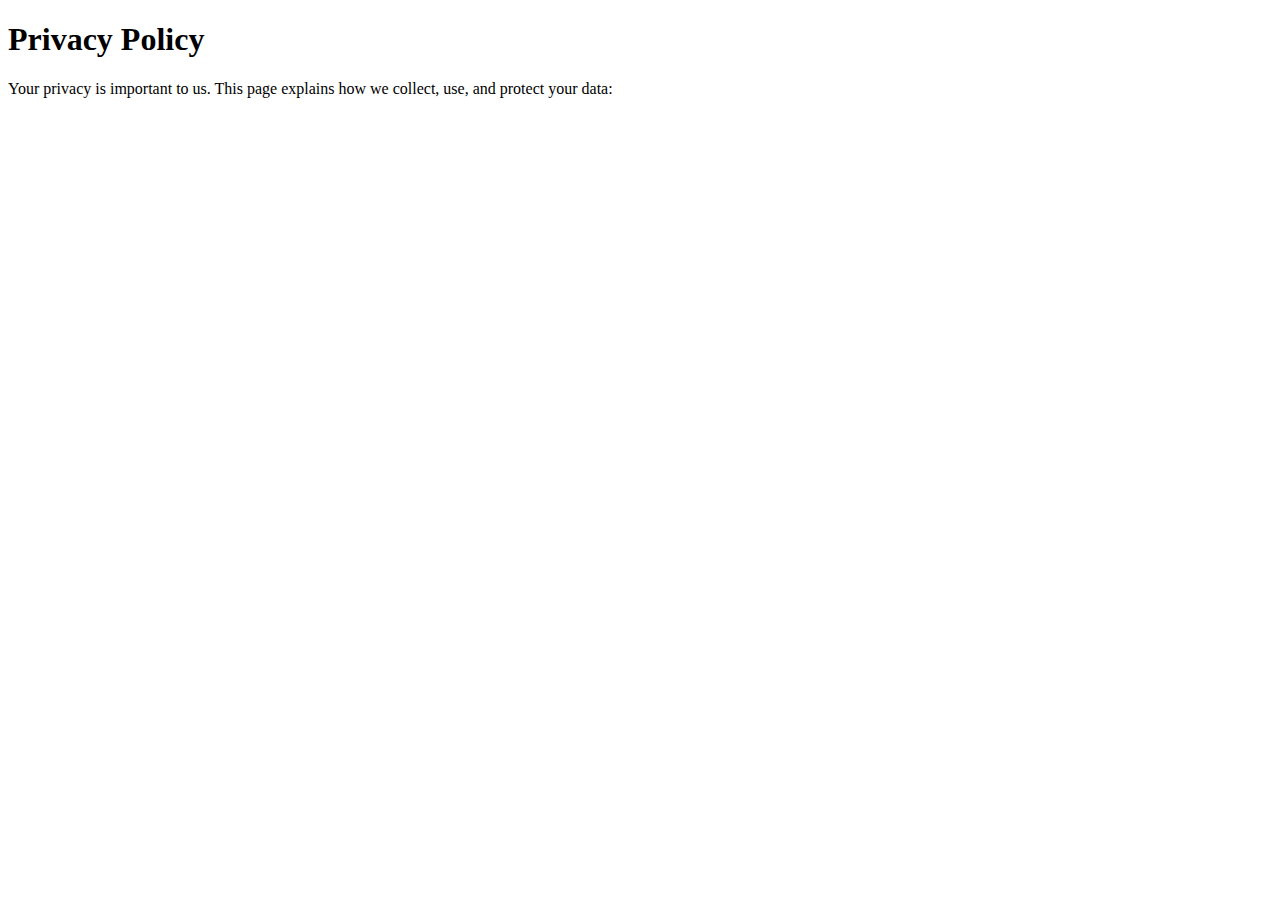
==== pages/privacy.html @ 0c0c2f03 "insphere: obfuscated cat" ====
<!DOCTYPE html>
<html lang="en">
<head>
    <meta charset="UTF-8">
    <title>Privacy Policy</title>
</head>
<body>
    <h1>Privacy Policy</h1>
    <p>Your privacy is important to us. This page explains how we collect, use, and protect your data:</p>
    <!-- Include your policy here -->
</body>
</html>
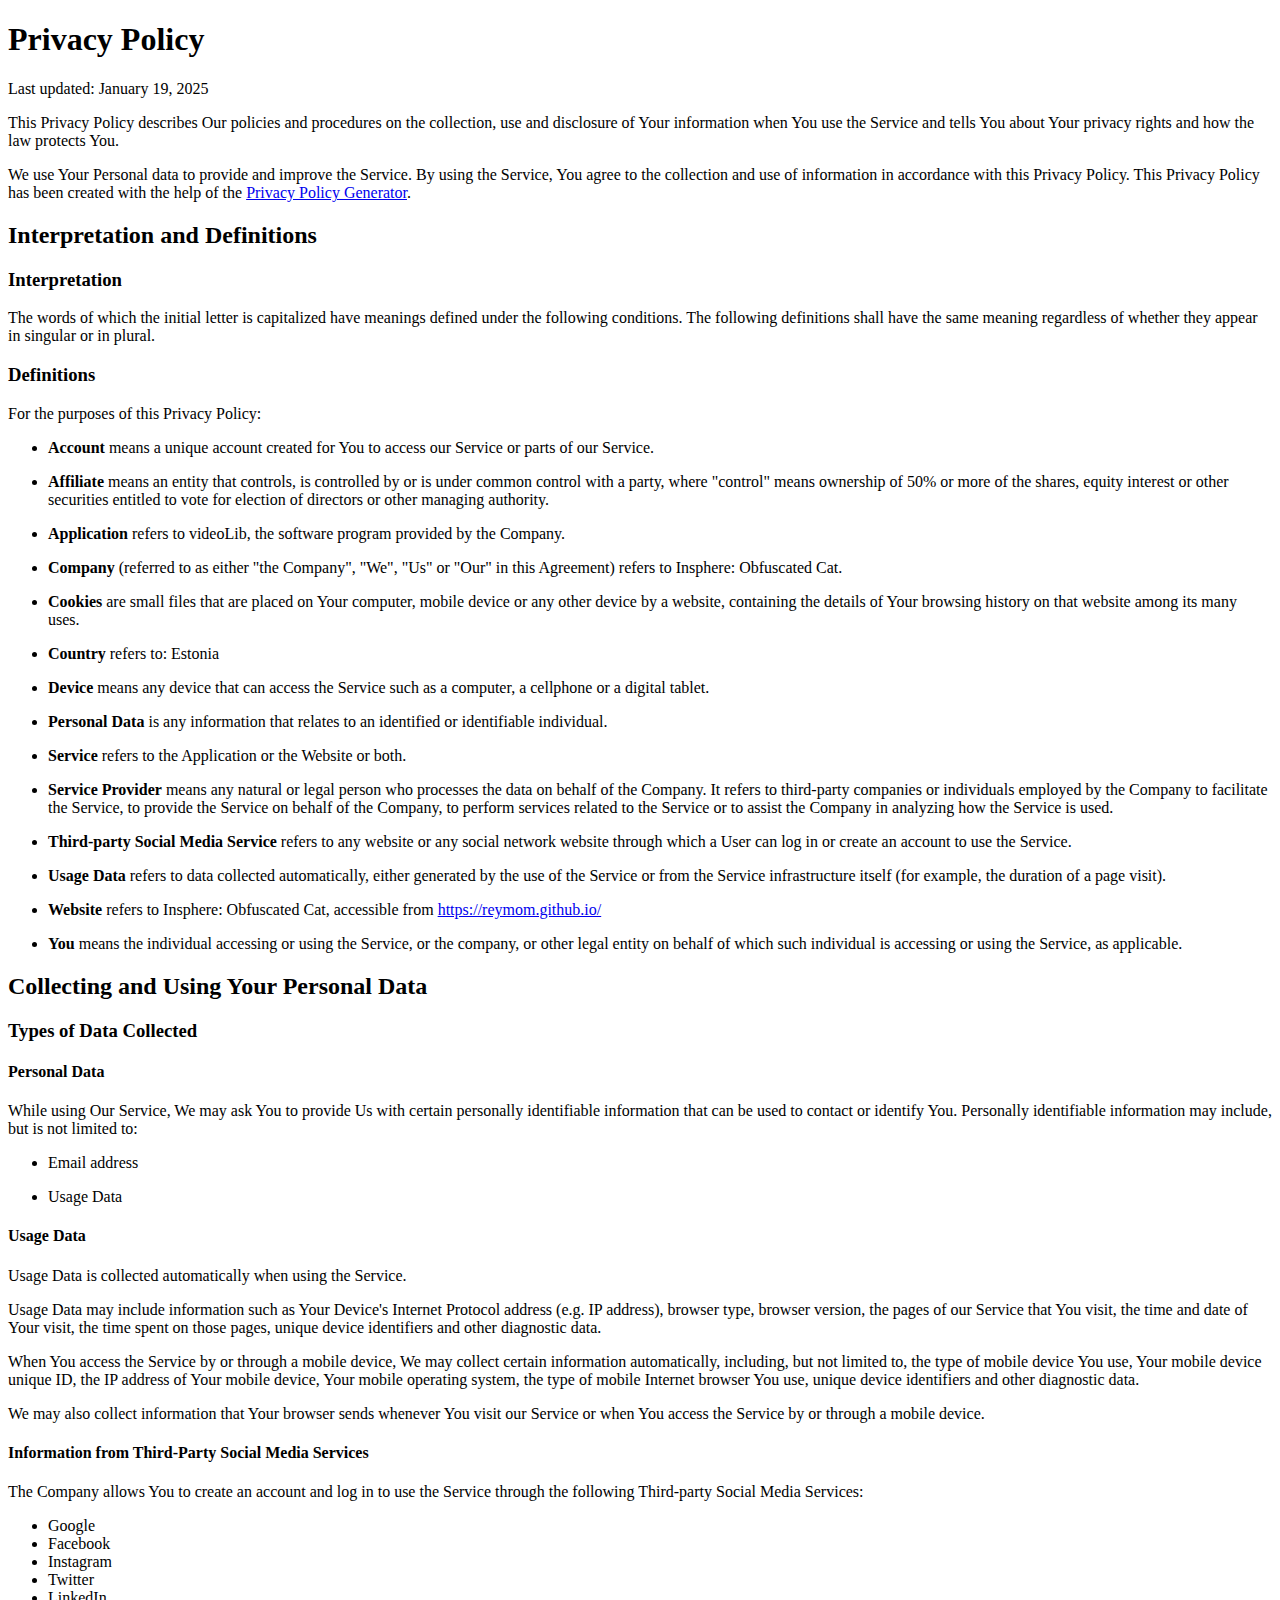
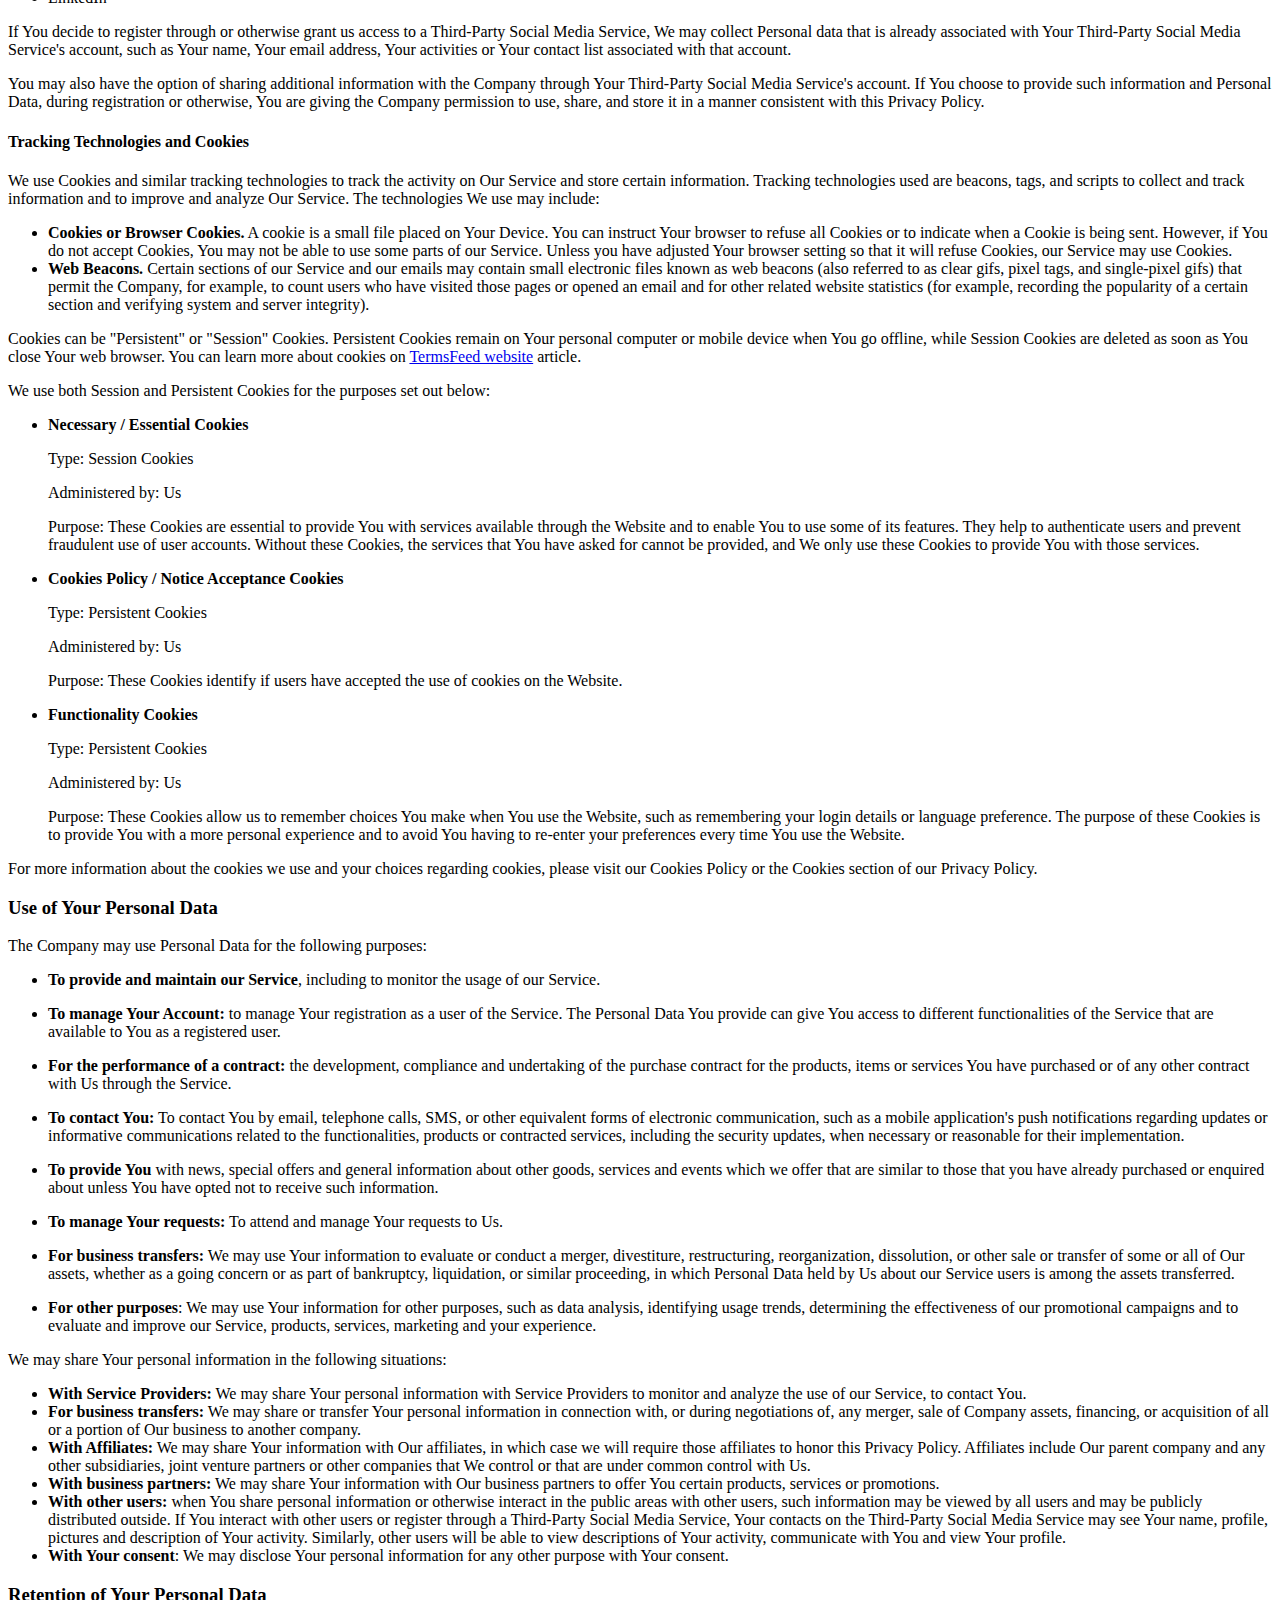
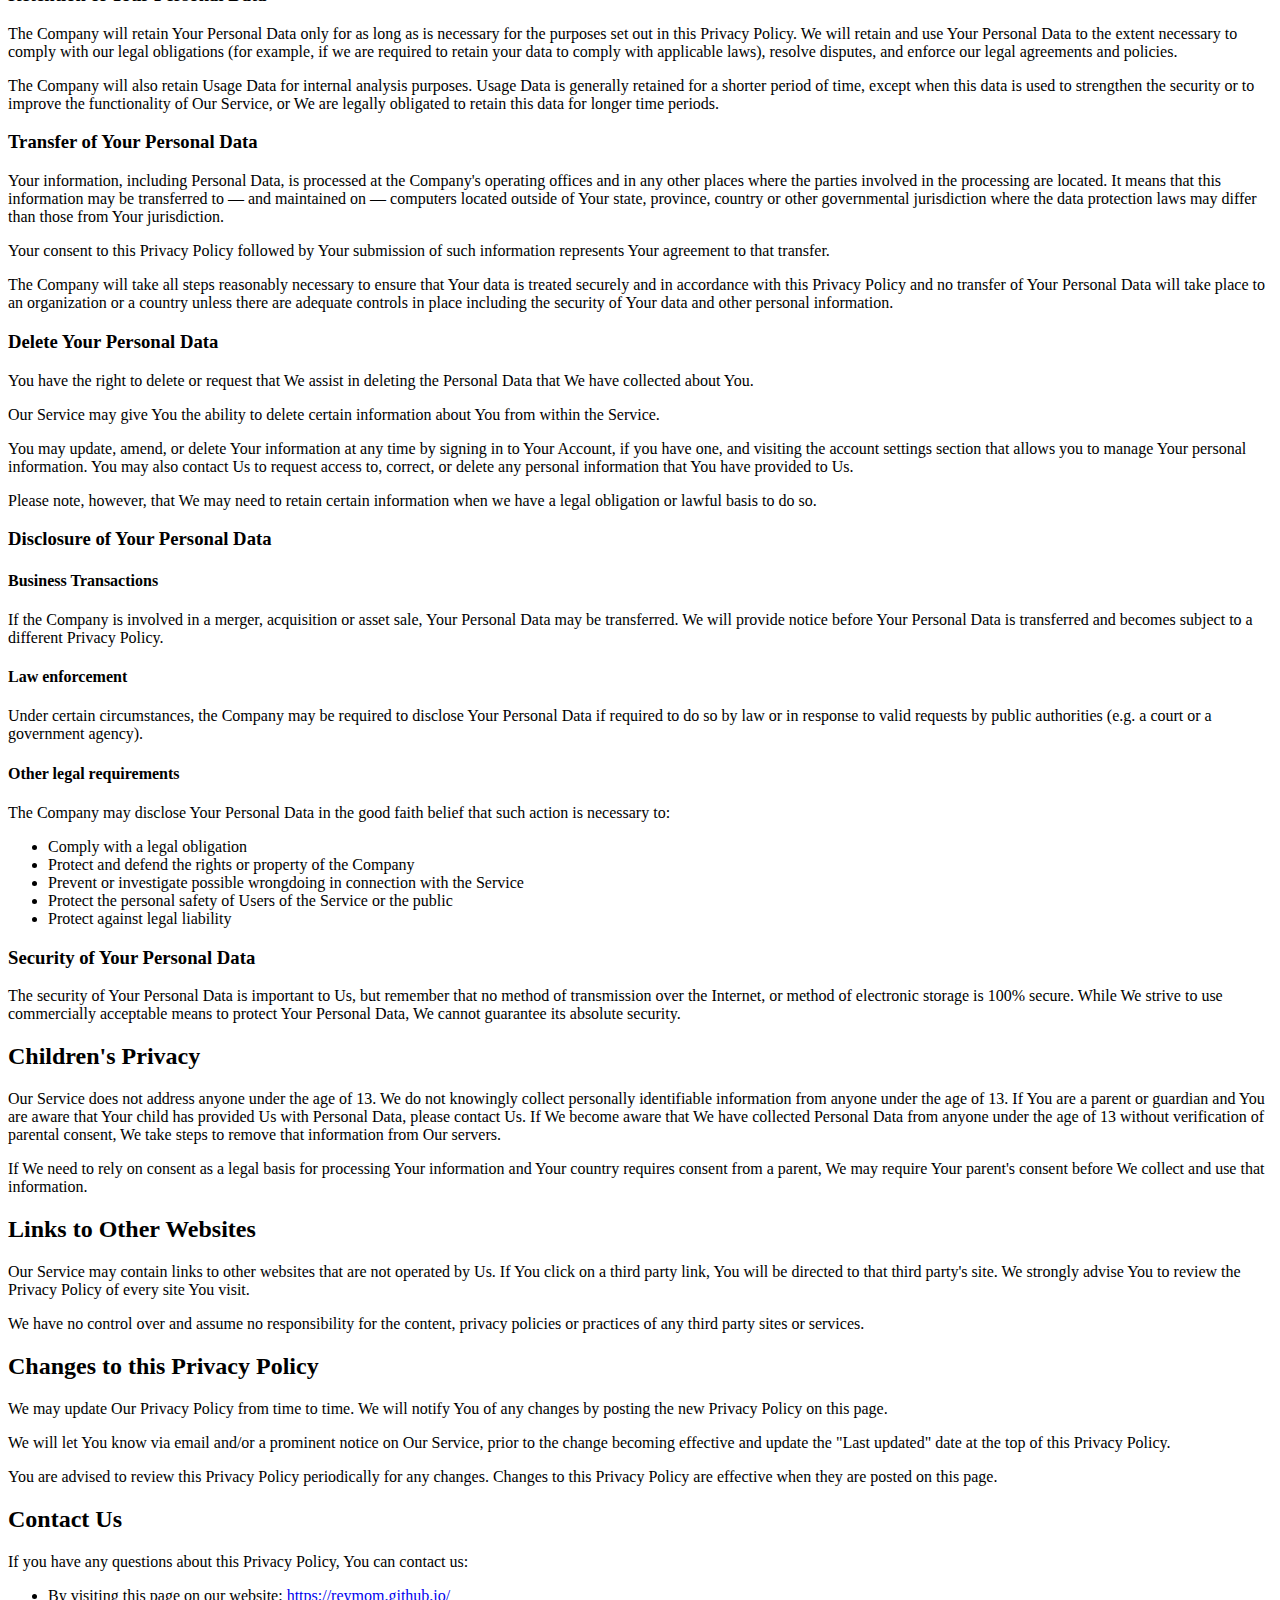
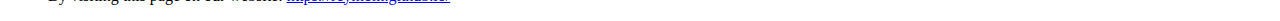
==== commit 5a4e0d45: "privacy and terms completed" ====
--- a/pages/privacy.html
+++ b/pages/privacy.html
@@ -1,12 +1,543 @@
 <!DOCTYPE html>
 <html lang="en">
-<head>
-    <meta charset="UTF-8">
+  <head>
+    <meta charset="UTF-8" />
     <title>Privacy Policy</title>
-</head>
-<body>
+  </head>
+  <body>
     <h1>Privacy Policy</h1>
-    <p>Your privacy is important to us. This page explains how we collect, use, and protect your data:</p>
-    <!-- Include your policy here -->
-</body>
-</html>+    <p>Last updated: January 19, 2025</p>
+    <p>
+      This Privacy Policy describes Our policies and procedures on the
+      collection, use and disclosure of Your information when You use the
+      Service and tells You about Your privacy rights and how the law protects
+      You.
+    </p>
+    <p>
+      We use Your Personal data to provide and improve the Service. By using the
+      Service, You agree to the collection and use of information in accordance
+      with this Privacy Policy. This Privacy Policy has been created with the
+      help of the
+      <a
+        href="https://www.termsfeed.com/privacy-policy-generator/"
+        target="_blank"
+        >Privacy Policy Generator</a
+      >.
+    </p>
+    <h2>Interpretation and Definitions</h2>
+    <h3>Interpretation</h3>
+    <p>
+      The words of which the initial letter is capitalized have meanings defined
+      under the following conditions. The following definitions shall have the
+      same meaning regardless of whether they appear in singular or in plural.
+    </p>
+    <h3>Definitions</h3>
+    <p>For the purposes of this Privacy Policy:</p>
+    <ul>
+      <li>
+        <p>
+          <strong>Account</strong> means a unique account created for You to
+          access our Service or parts of our Service.
+        </p>
+      </li>
+      <li>
+        <p>
+          <strong>Affiliate</strong> means an entity that controls, is
+          controlled by or is under common control with a party, where
+          &quot;control&quot; means ownership of 50% or more of the shares,
+          equity interest or other securities entitled to vote for election of
+          directors or other managing authority.
+        </p>
+      </li>
+      <li>
+        <p>
+          <strong>Application</strong> refers to videoLib, the software program
+          provided by the Company.
+        </p>
+      </li>
+      <li>
+        <p>
+          <strong>Company</strong> (referred to as either &quot;the
+          Company&quot;, &quot;We&quot;, &quot;Us&quot; or &quot;Our&quot; in
+          this Agreement) refers to Insphere: Obfuscated Cat.
+        </p>
+      </li>
+      <li>
+        <p>
+          <strong>Cookies</strong> are small files that are placed on Your
+          computer, mobile device or any other device by a website, containing
+          the details of Your browsing history on that website among its many
+          uses.
+        </p>
+      </li>
+      <li>
+        <p><strong>Country</strong> refers to: Estonia</p>
+      </li>
+      <li>
+        <p>
+          <strong>Device</strong> means any device that can access the Service
+          such as a computer, a cellphone or a digital tablet.
+        </p>
+      </li>
+      <li>
+        <p>
+          <strong>Personal Data</strong> is any information that relates to an
+          identified or identifiable individual.
+        </p>
+      </li>
+      <li>
+        <p>
+          <strong>Service</strong> refers to the Application or the Website or
+          both.
+        </p>
+      </li>
+      <li>
+        <p>
+          <strong>Service Provider</strong> means any natural or legal person
+          who processes the data on behalf of the Company. It refers to
+          third-party companies or individuals employed by the Company to
+          facilitate the Service, to provide the Service on behalf of the
+          Company, to perform services related to the Service or to assist the
+          Company in analyzing how the Service is used.
+        </p>
+      </li>
+      <li>
+        <p>
+          <strong>Third-party Social Media Service</strong> refers to any
+          website or any social network website through which a User can log in
+          or create an account to use the Service.
+        </p>
+      </li>
+      <li>
+        <p>
+          <strong>Usage Data</strong> refers to data collected automatically,
+          either generated by the use of the Service or from the Service
+          infrastructure itself (for example, the duration of a page visit).
+        </p>
+      </li>
+      <li>
+        <p>
+          <strong>Website</strong> refers to Insphere: Obfuscated Cat,
+          accessible from
+          <a
+            href="https://reymom.github.io/"
+            rel="external nofollow noopener"
+            target="_blank"
+            >https://reymom.github.io/</a
+          >
+        </p>
+      </li>
+      <li>
+        <p>
+          <strong>You</strong> means the individual accessing or using the
+          Service, or the company, or other legal entity on behalf of which such
+          individual is accessing or using the Service, as applicable.
+        </p>
+      </li>
+    </ul>
+    <h2>Collecting and Using Your Personal Data</h2>
+    <h3>Types of Data Collected</h3>
+    <h4>Personal Data</h4>
+    <p>
+      While using Our Service, We may ask You to provide Us with certain
+      personally identifiable information that can be used to contact or
+      identify You. Personally identifiable information may include, but is not
+      limited to:
+    </p>
+    <ul>
+      <li>
+        <p>Email address</p>
+      </li>
+      <li>
+        <p>Usage Data</p>
+      </li>
+    </ul>
+    <h4>Usage Data</h4>
+    <p>Usage Data is collected automatically when using the Service.</p>
+    <p>
+      Usage Data may include information such as Your Device's Internet Protocol
+      address (e.g. IP address), browser type, browser version, the pages of our
+      Service that You visit, the time and date of Your visit, the time spent on
+      those pages, unique device identifiers and other diagnostic data.
+    </p>
+    <p>
+      When You access the Service by or through a mobile device, We may collect
+      certain information automatically, including, but not limited to, the type
+      of mobile device You use, Your mobile device unique ID, the IP address of
+      Your mobile device, Your mobile operating system, the type of mobile
+      Internet browser You use, unique device identifiers and other diagnostic
+      data.
+    </p>
+    <p>
+      We may also collect information that Your browser sends whenever You visit
+      our Service or when You access the Service by or through a mobile device.
+    </p>
+    <h4>Information from Third-Party Social Media Services</h4>
+    <p>
+      The Company allows You to create an account and log in to use the Service
+      through the following Third-party Social Media Services:
+    </p>
+    <ul>
+      <li>Google</li>
+      <li>Facebook</li>
+      <li>Instagram</li>
+      <li>Twitter</li>
+      <li>LinkedIn</li>
+    </ul>
+    <p>
+      If You decide to register through or otherwise grant us access to a
+      Third-Party Social Media Service, We may collect Personal data that is
+      already associated with Your Third-Party Social Media Service's account,
+      such as Your name, Your email address, Your activities or Your contact
+      list associated with that account.
+    </p>
+    <p>
+      You may also have the option of sharing additional information with the
+      Company through Your Third-Party Social Media Service's account. If You
+      choose to provide such information and Personal Data, during registration
+      or otherwise, You are giving the Company permission to use, share, and
+      store it in a manner consistent with this Privacy Policy.
+    </p>
+    <h4>Tracking Technologies and Cookies</h4>
+    <p>
+      We use Cookies and similar tracking technologies to track the activity on
+      Our Service and store certain information. Tracking technologies used are
+      beacons, tags, and scripts to collect and track information and to improve
+      and analyze Our Service. The technologies We use may include:
+    </p>
+    <ul>
+      <li>
+        <strong>Cookies or Browser Cookies.</strong> A cookie is a small file
+        placed on Your Device. You can instruct Your browser to refuse all
+        Cookies or to indicate when a Cookie is being sent. However, if You do
+        not accept Cookies, You may not be able to use some parts of our
+        Service. Unless you have adjusted Your browser setting so that it will
+        refuse Cookies, our Service may use Cookies.
+      </li>
+      <li>
+        <strong>Web Beacons.</strong> Certain sections of our Service and our
+        emails may contain small electronic files known as web beacons (also
+        referred to as clear gifs, pixel tags, and single-pixel gifs) that
+        permit the Company, for example, to count users who have visited those
+        pages or opened an email and for other related website statistics (for
+        example, recording the popularity of a certain section and verifying
+        system and server integrity).
+      </li>
+    </ul>
+    <p>
+      Cookies can be &quot;Persistent&quot; or &quot;Session&quot; Cookies.
+      Persistent Cookies remain on Your personal computer or mobile device when
+      You go offline, while Session Cookies are deleted as soon as You close
+      Your web browser. You can learn more about cookies on
+      <a
+        href="https://www.termsfeed.com/blog/cookies/#What_Are_Cookies"
+        target="_blank"
+        >TermsFeed website</a
+      >
+      article.
+    </p>
+    <p>
+      We use both Session and Persistent Cookies for the purposes set out below:
+    </p>
+    <ul>
+      <li>
+        <p><strong>Necessary / Essential Cookies</strong></p>
+        <p>Type: Session Cookies</p>
+        <p>Administered by: Us</p>
+        <p>
+          Purpose: These Cookies are essential to provide You with services
+          available through the Website and to enable You to use some of its
+          features. They help to authenticate users and prevent fraudulent use
+          of user accounts. Without these Cookies, the services that You have
+          asked for cannot be provided, and We only use these Cookies to provide
+          You with those services.
+        </p>
+      </li>
+      <li>
+        <p><strong>Cookies Policy / Notice Acceptance Cookies</strong></p>
+        <p>Type: Persistent Cookies</p>
+        <p>Administered by: Us</p>
+        <p>
+          Purpose: These Cookies identify if users have accepted the use of
+          cookies on the Website.
+        </p>
+      </li>
+      <li>
+        <p><strong>Functionality Cookies</strong></p>
+        <p>Type: Persistent Cookies</p>
+        <p>Administered by: Us</p>
+        <p>
+          Purpose: These Cookies allow us to remember choices You make when You
+          use the Website, such as remembering your login details or language
+          preference. The purpose of these Cookies is to provide You with a more
+          personal experience and to avoid You having to re-enter your
+          preferences every time You use the Website.
+        </p>
+      </li>
+    </ul>
+    <p>
+      For more information about the cookies we use and your choices regarding
+      cookies, please visit our Cookies Policy or the Cookies section of our
+      Privacy Policy.
+    </p>
+    <h3>Use of Your Personal Data</h3>
+    <p>The Company may use Personal Data for the following purposes:</p>
+    <ul>
+      <li>
+        <p>
+          <strong>To provide and maintain our Service</strong>, including to
+          monitor the usage of our Service.
+        </p>
+      </li>
+      <li>
+        <p>
+          <strong>To manage Your Account:</strong> to manage Your registration
+          as a user of the Service. The Personal Data You provide can give You
+          access to different functionalities of the Service that are available
+          to You as a registered user.
+        </p>
+      </li>
+      <li>
+        <p>
+          <strong>For the performance of a contract:</strong> the development,
+          compliance and undertaking of the purchase contract for the products,
+          items or services You have purchased or of any other contract with Us
+          through the Service.
+        </p>
+      </li>
+      <li>
+        <p>
+          <strong>To contact You:</strong> To contact You by email, telephone
+          calls, SMS, or other equivalent forms of electronic communication,
+          such as a mobile application's push notifications regarding updates or
+          informative communications related to the functionalities, products or
+          contracted services, including the security updates, when necessary or
+          reasonable for their implementation.
+        </p>
+      </li>
+      <li>
+        <p>
+          <strong>To provide You</strong> with news, special offers and general
+          information about other goods, services and events which we offer that
+          are similar to those that you have already purchased or enquired about
+          unless You have opted not to receive such information.
+        </p>
+      </li>
+      <li>
+        <p>
+          <strong>To manage Your requests:</strong> To attend and manage Your
+          requests to Us.
+        </p>
+      </li>
+      <li>
+        <p>
+          <strong>For business transfers:</strong> We may use Your information
+          to evaluate or conduct a merger, divestiture, restructuring,
+          reorganization, dissolution, or other sale or transfer of some or all
+          of Our assets, whether as a going concern or as part of bankruptcy,
+          liquidation, or similar proceeding, in which Personal Data held by Us
+          about our Service users is among the assets transferred.
+        </p>
+      </li>
+      <li>
+        <p>
+          <strong>For other purposes</strong>: We may use Your information for
+          other purposes, such as data analysis, identifying usage trends,
+          determining the effectiveness of our promotional campaigns and to
+          evaluate and improve our Service, products, services, marketing and
+          your experience.
+        </p>
+      </li>
+    </ul>
+    <p>We may share Your personal information in the following situations:</p>
+    <ul>
+      <li>
+        <strong>With Service Providers:</strong> We may share Your personal
+        information with Service Providers to monitor and analyze the use of our
+        Service, to contact You.
+      </li>
+      <li>
+        <strong>For business transfers:</strong> We may share or transfer Your
+        personal information in connection with, or during negotiations of, any
+        merger, sale of Company assets, financing, or acquisition of all or a
+        portion of Our business to another company.
+      </li>
+      <li>
+        <strong>With Affiliates:</strong> We may share Your information with Our
+        affiliates, in which case we will require those affiliates to honor this
+        Privacy Policy. Affiliates include Our parent company and any other
+        subsidiaries, joint venture partners or other companies that We control
+        or that are under common control with Us.
+      </li>
+      <li>
+        <strong>With business partners:</strong> We may share Your information
+        with Our business partners to offer You certain products, services or
+        promotions.
+      </li>
+      <li>
+        <strong>With other users:</strong> when You share personal information
+        or otherwise interact in the public areas with other users, such
+        information may be viewed by all users and may be publicly distributed
+        outside. If You interact with other users or register through a
+        Third-Party Social Media Service, Your contacts on the Third-Party
+        Social Media Service may see Your name, profile, pictures and
+        description of Your activity. Similarly, other users will be able to
+        view descriptions of Your activity, communicate with You and view Your
+        profile.
+      </li>
+      <li>
+        <strong>With Your consent</strong>: We may disclose Your personal
+        information for any other purpose with Your consent.
+      </li>
+    </ul>
+    <h3>Retention of Your Personal Data</h3>
+    <p>
+      The Company will retain Your Personal Data only for as long as is
+      necessary for the purposes set out in this Privacy Policy. We will retain
+      and use Your Personal Data to the extent necessary to comply with our
+      legal obligations (for example, if we are required to retain your data to
+      comply with applicable laws), resolve disputes, and enforce our legal
+      agreements and policies.
+    </p>
+    <p>
+      The Company will also retain Usage Data for internal analysis purposes.
+      Usage Data is generally retained for a shorter period of time, except when
+      this data is used to strengthen the security or to improve the
+      functionality of Our Service, or We are legally obligated to retain this
+      data for longer time periods.
+    </p>
+    <h3>Transfer of Your Personal Data</h3>
+    <p>
+      Your information, including Personal Data, is processed at the Company's
+      operating offices and in any other places where the parties involved in
+      the processing are located. It means that this information may be
+      transferred to — and maintained on — computers located outside of Your
+      state, province, country or other governmental jurisdiction where the data
+      protection laws may differ than those from Your jurisdiction.
+    </p>
+    <p>
+      Your consent to this Privacy Policy followed by Your submission of such
+      information represents Your agreement to that transfer.
+    </p>
+    <p>
+      The Company will take all steps reasonably necessary to ensure that Your
+      data is treated securely and in accordance with this Privacy Policy and no
+      transfer of Your Personal Data will take place to an organization or a
+      country unless there are adequate controls in place including the security
+      of Your data and other personal information.
+    </p>
+    <h3>Delete Your Personal Data</h3>
+    <p>
+      You have the right to delete or request that We assist in deleting the
+      Personal Data that We have collected about You.
+    </p>
+    <p>
+      Our Service may give You the ability to delete certain information about
+      You from within the Service.
+    </p>
+    <p>
+      You may update, amend, or delete Your information at any time by signing
+      in to Your Account, if you have one, and visiting the account settings
+      section that allows you to manage Your personal information. You may also
+      contact Us to request access to, correct, or delete any personal
+      information that You have provided to Us.
+    </p>
+    <p>
+      Please note, however, that We may need to retain certain information when
+      we have a legal obligation or lawful basis to do so.
+    </p>
+    <h3>Disclosure of Your Personal Data</h3>
+    <h4>Business Transactions</h4>
+    <p>
+      If the Company is involved in a merger, acquisition or asset sale, Your
+      Personal Data may be transferred. We will provide notice before Your
+      Personal Data is transferred and becomes subject to a different Privacy
+      Policy.
+    </p>
+    <h4>Law enforcement</h4>
+    <p>
+      Under certain circumstances, the Company may be required to disclose Your
+      Personal Data if required to do so by law or in response to valid requests
+      by public authorities (e.g. a court or a government agency).
+    </p>
+    <h4>Other legal requirements</h4>
+    <p>
+      The Company may disclose Your Personal Data in the good faith belief that
+      such action is necessary to:
+    </p>
+    <ul>
+      <li>Comply with a legal obligation</li>
+      <li>Protect and defend the rights or property of the Company</li>
+      <li>
+        Prevent or investigate possible wrongdoing in connection with the
+        Service
+      </li>
+      <li>Protect the personal safety of Users of the Service or the public</li>
+      <li>Protect against legal liability</li>
+    </ul>
+    <h3>Security of Your Personal Data</h3>
+    <p>
+      The security of Your Personal Data is important to Us, but remember that
+      no method of transmission over the Internet, or method of electronic
+      storage is 100% secure. While We strive to use commercially acceptable
+      means to protect Your Personal Data, We cannot guarantee its absolute
+      security.
+    </p>
+    <h2>Children's Privacy</h2>
+    <p>
+      Our Service does not address anyone under the age of 13. We do not
+      knowingly collect personally identifiable information from anyone under
+      the age of 13. If You are a parent or guardian and You are aware that Your
+      child has provided Us with Personal Data, please contact Us. If We become
+      aware that We have collected Personal Data from anyone under the age of 13
+      without verification of parental consent, We take steps to remove that
+      information from Our servers.
+    </p>
+    <p>
+      If We need to rely on consent as a legal basis for processing Your
+      information and Your country requires consent from a parent, We may
+      require Your parent's consent before We collect and use that information.
+    </p>
+    <h2>Links to Other Websites</h2>
+    <p>
+      Our Service may contain links to other websites that are not operated by
+      Us. If You click on a third party link, You will be directed to that third
+      party's site. We strongly advise You to review the Privacy Policy of every
+      site You visit.
+    </p>
+    <p>
+      We have no control over and assume no responsibility for the content,
+      privacy policies or practices of any third party sites or services.
+    </p>
+    <h2>Changes to this Privacy Policy</h2>
+    <p>
+      We may update Our Privacy Policy from time to time. We will notify You of
+      any changes by posting the new Privacy Policy on this page.
+    </p>
+    <p>
+      We will let You know via email and/or a prominent notice on Our Service,
+      prior to the change becoming effective and update the &quot;Last
+      updated&quot; date at the top of this Privacy Policy.
+    </p>
+    <p>
+      You are advised to review this Privacy Policy periodically for any
+      changes. Changes to this Privacy Policy are effective when they are posted
+      on this page.
+    </p>
+    <h2>Contact Us</h2>
+    <p>
+      If you have any questions about this Privacy Policy, You can contact us:
+    </p>
+    <ul>
+      <li>
+        By visiting this page on our website:
+        <a
+          href="https://reymom.github.io/"
+          rel="external nofollow noopener"
+          target="_blank"
+          >https://reymom.github.io/</a
+        >
+      </li>
+    </ul>
+  </body>
+</html>
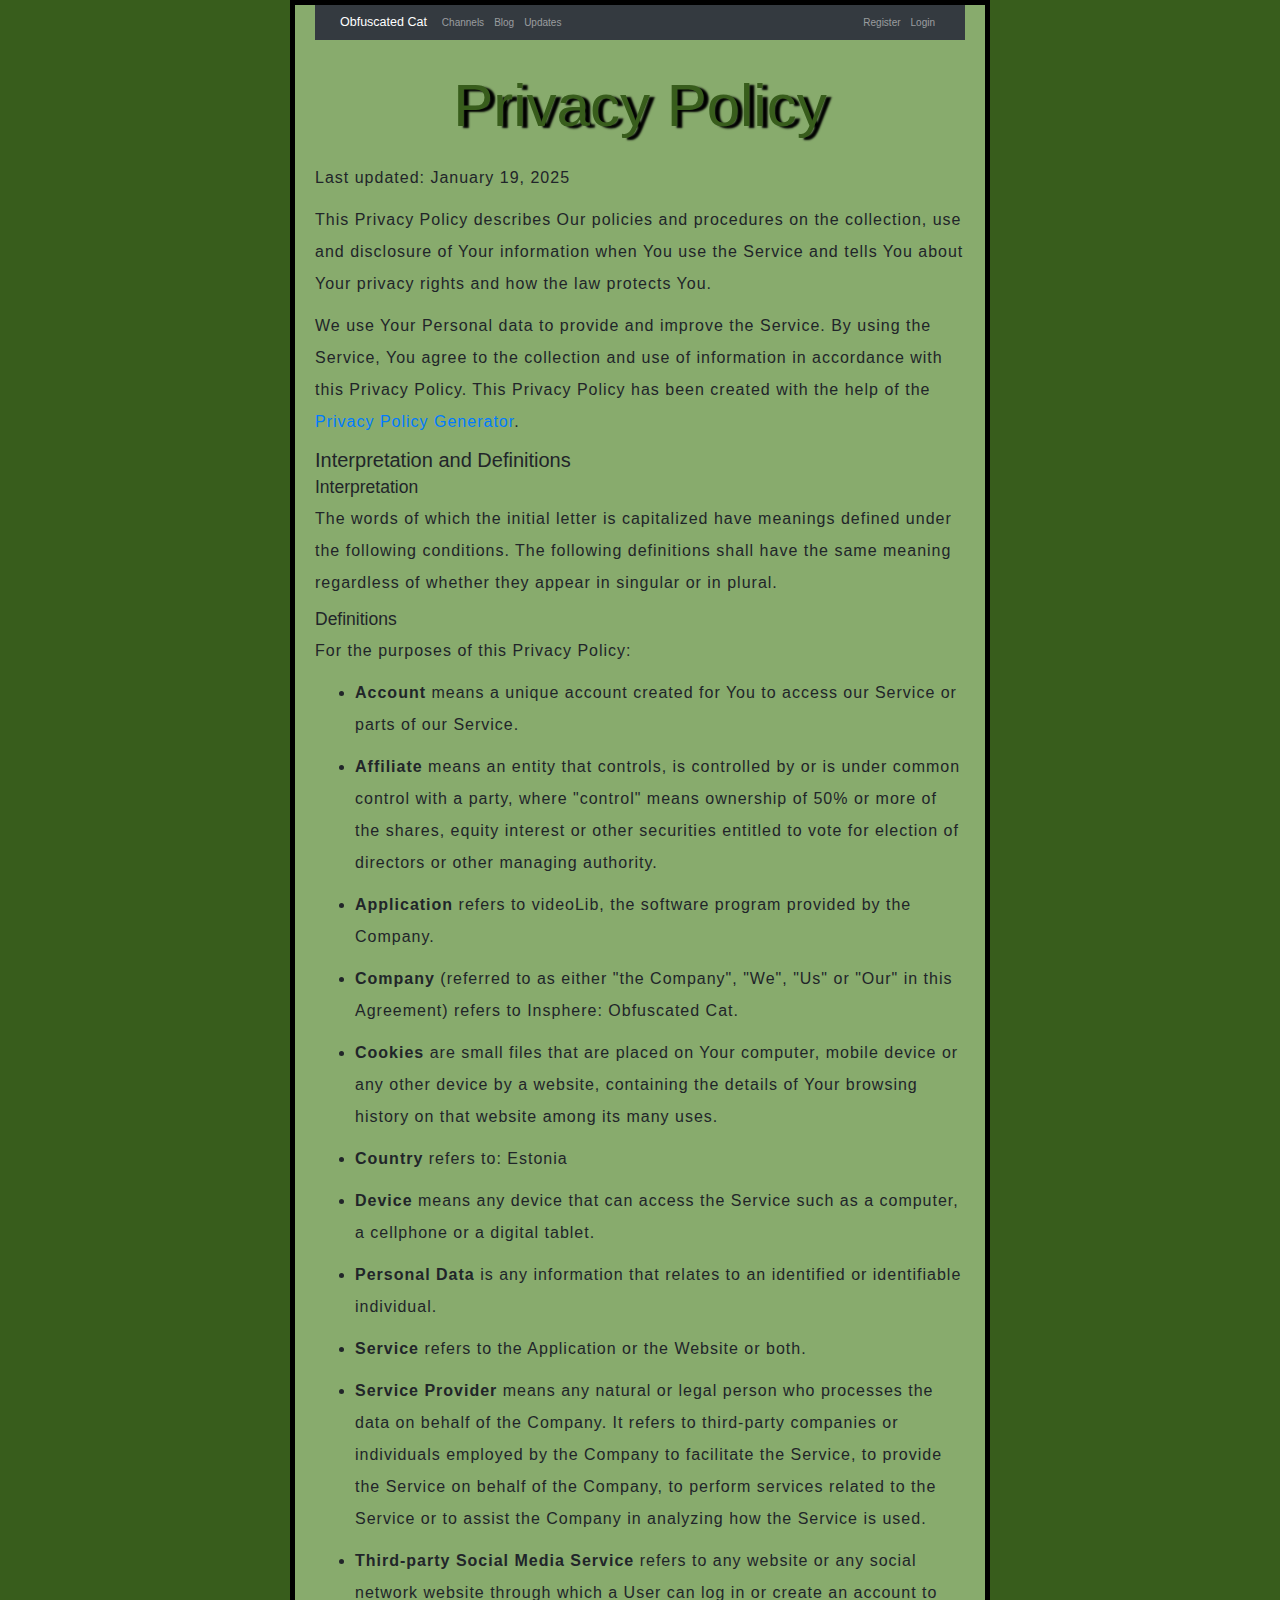
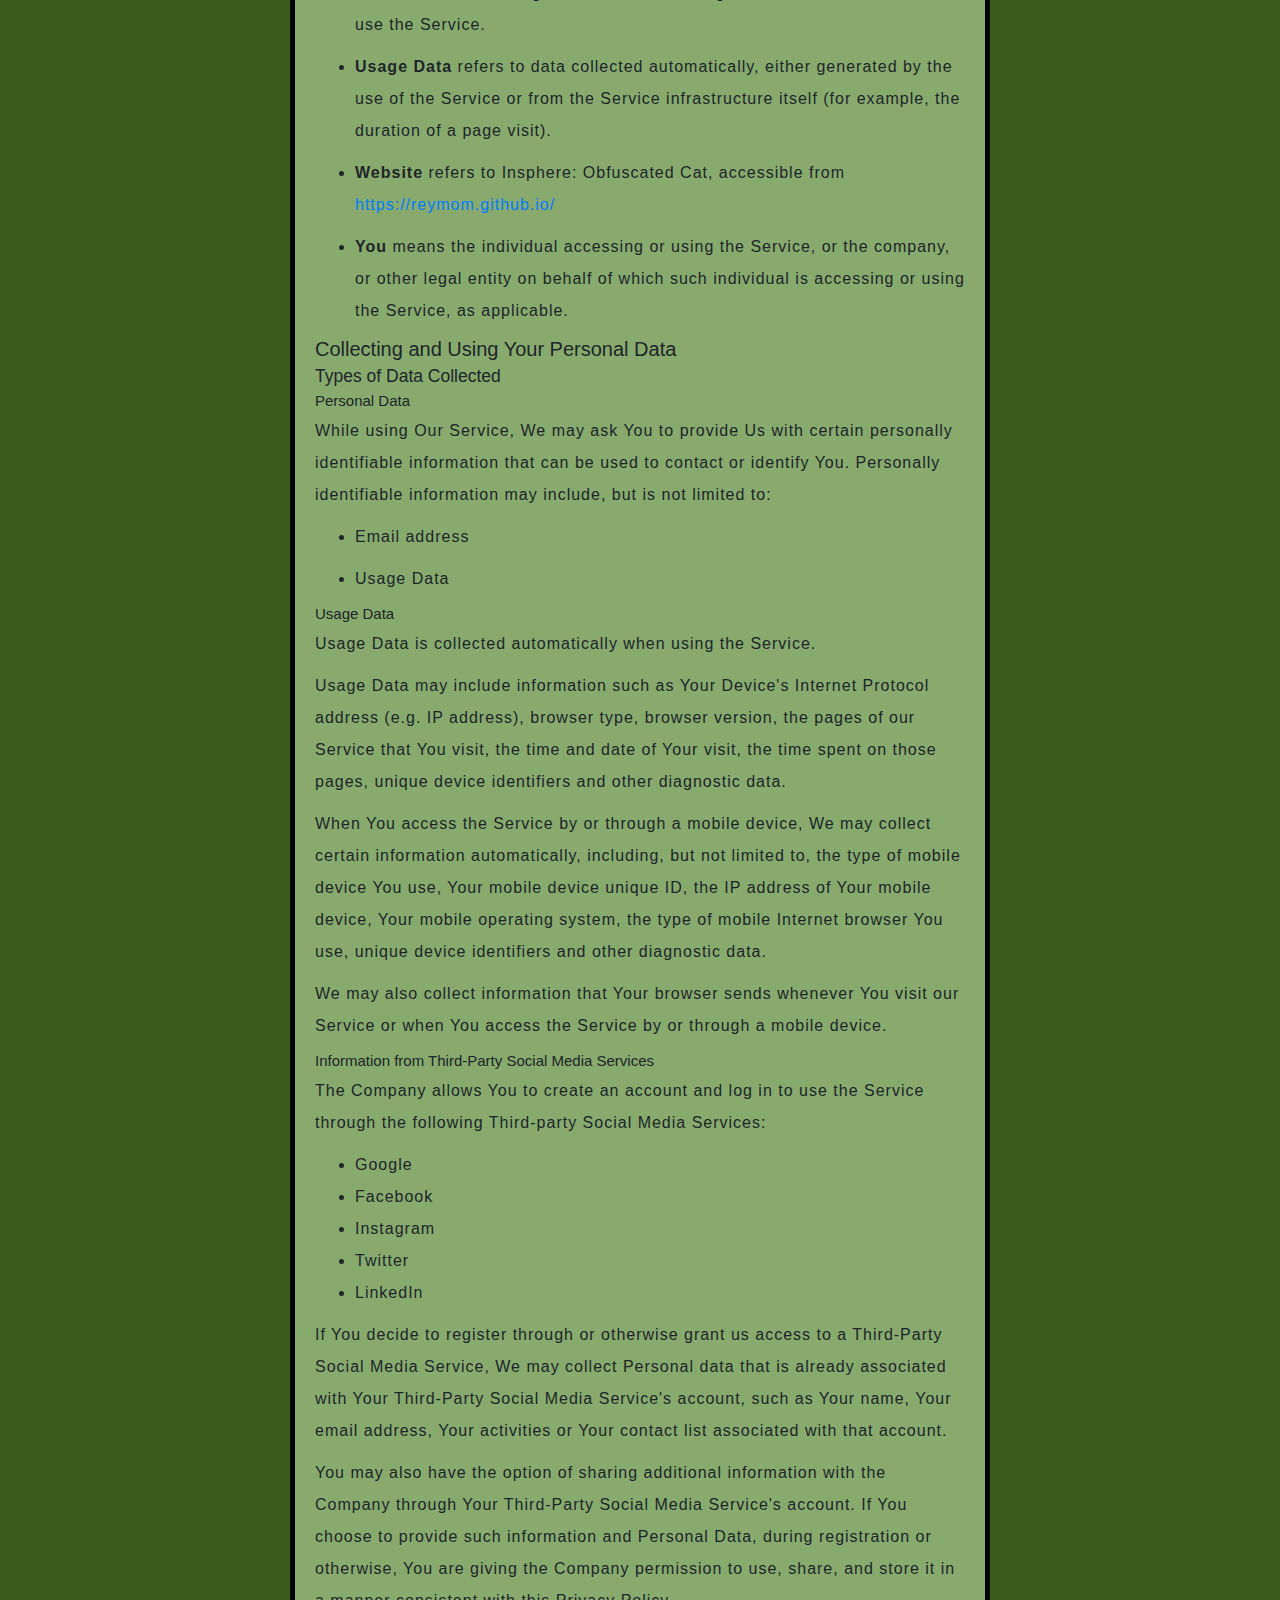
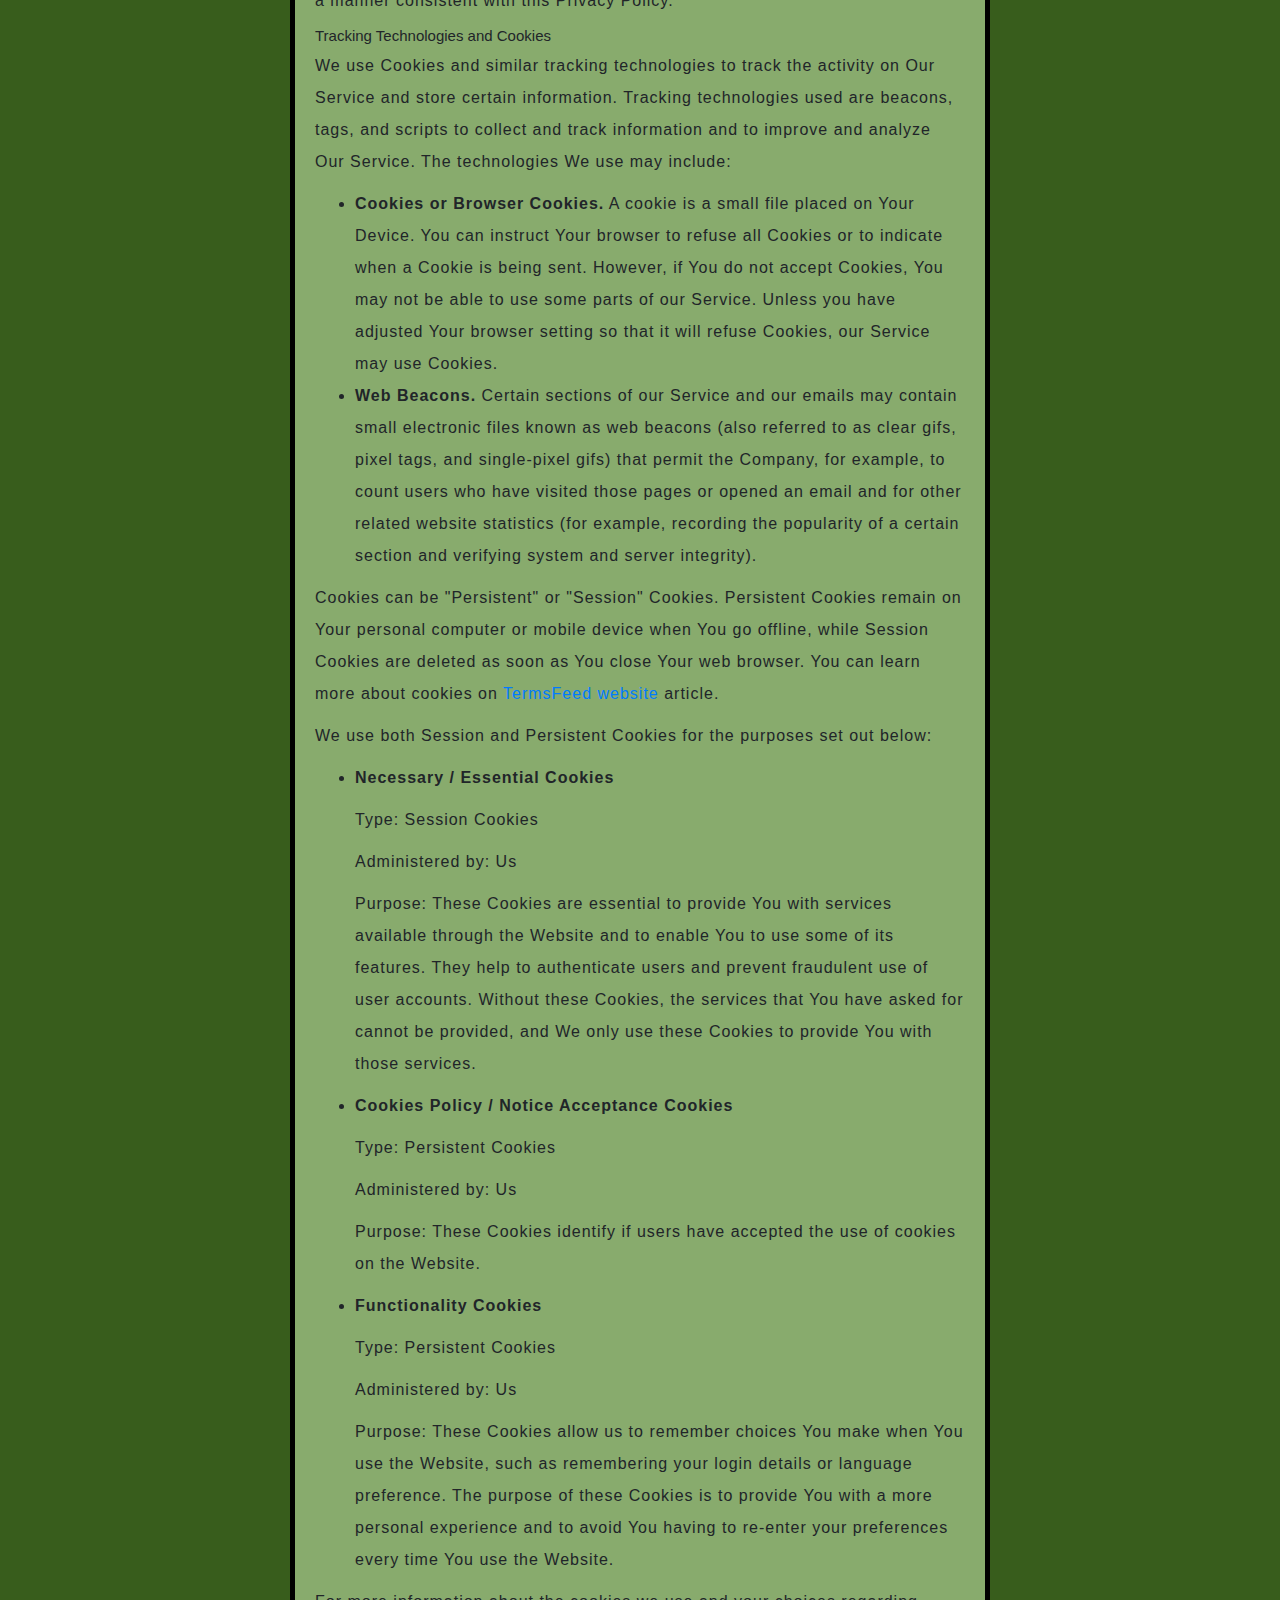
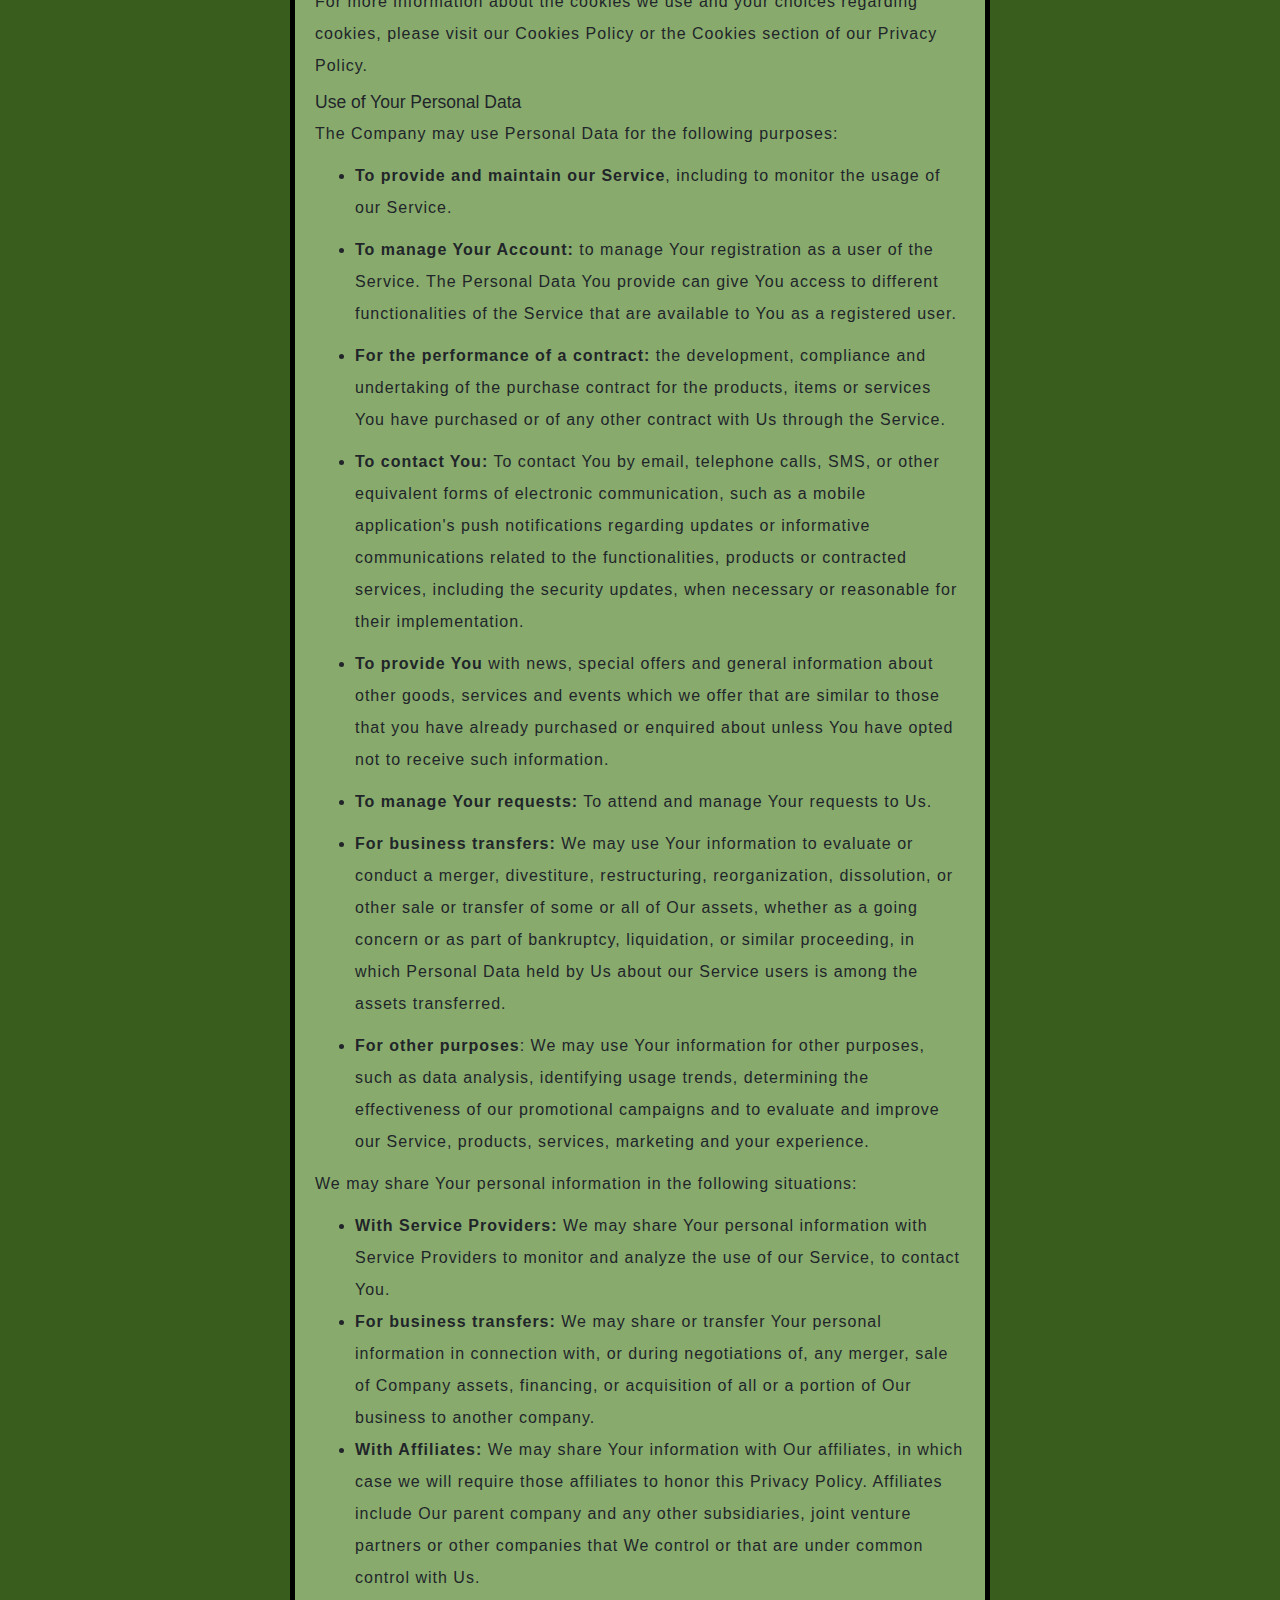
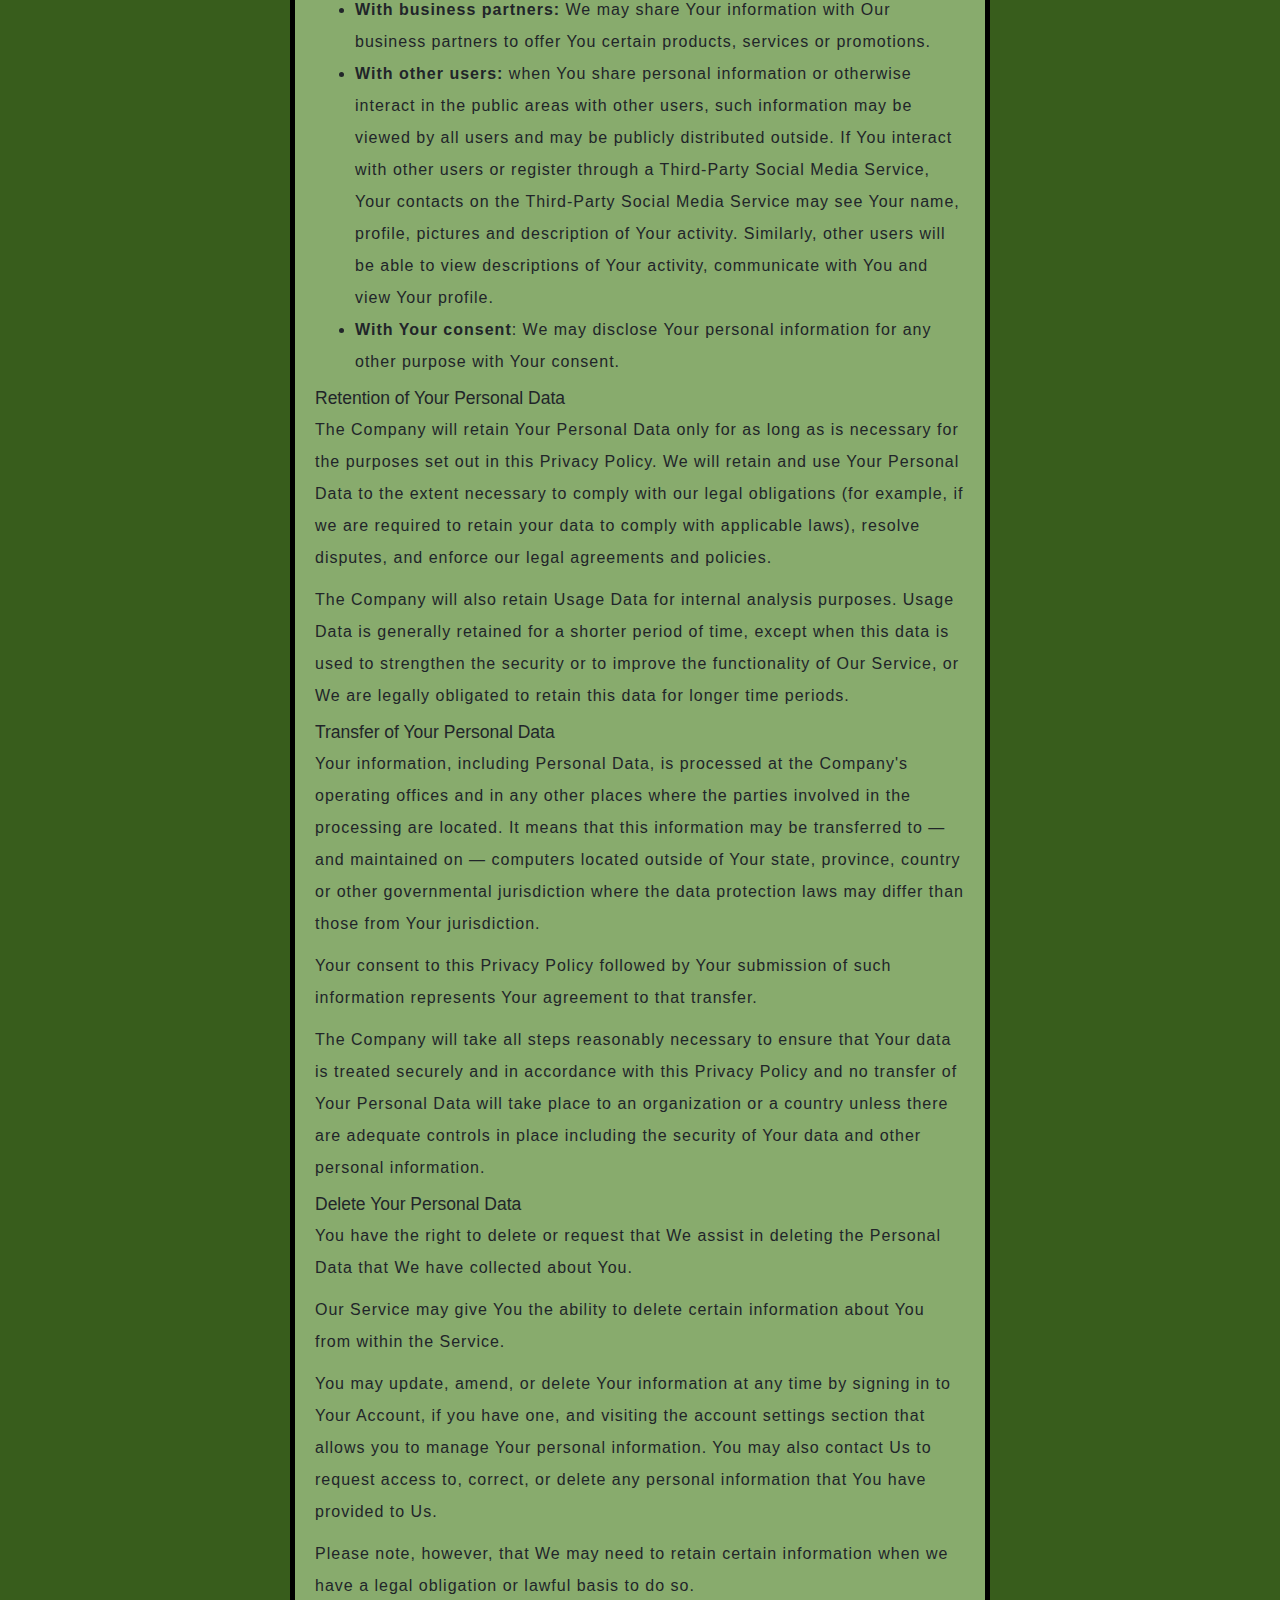
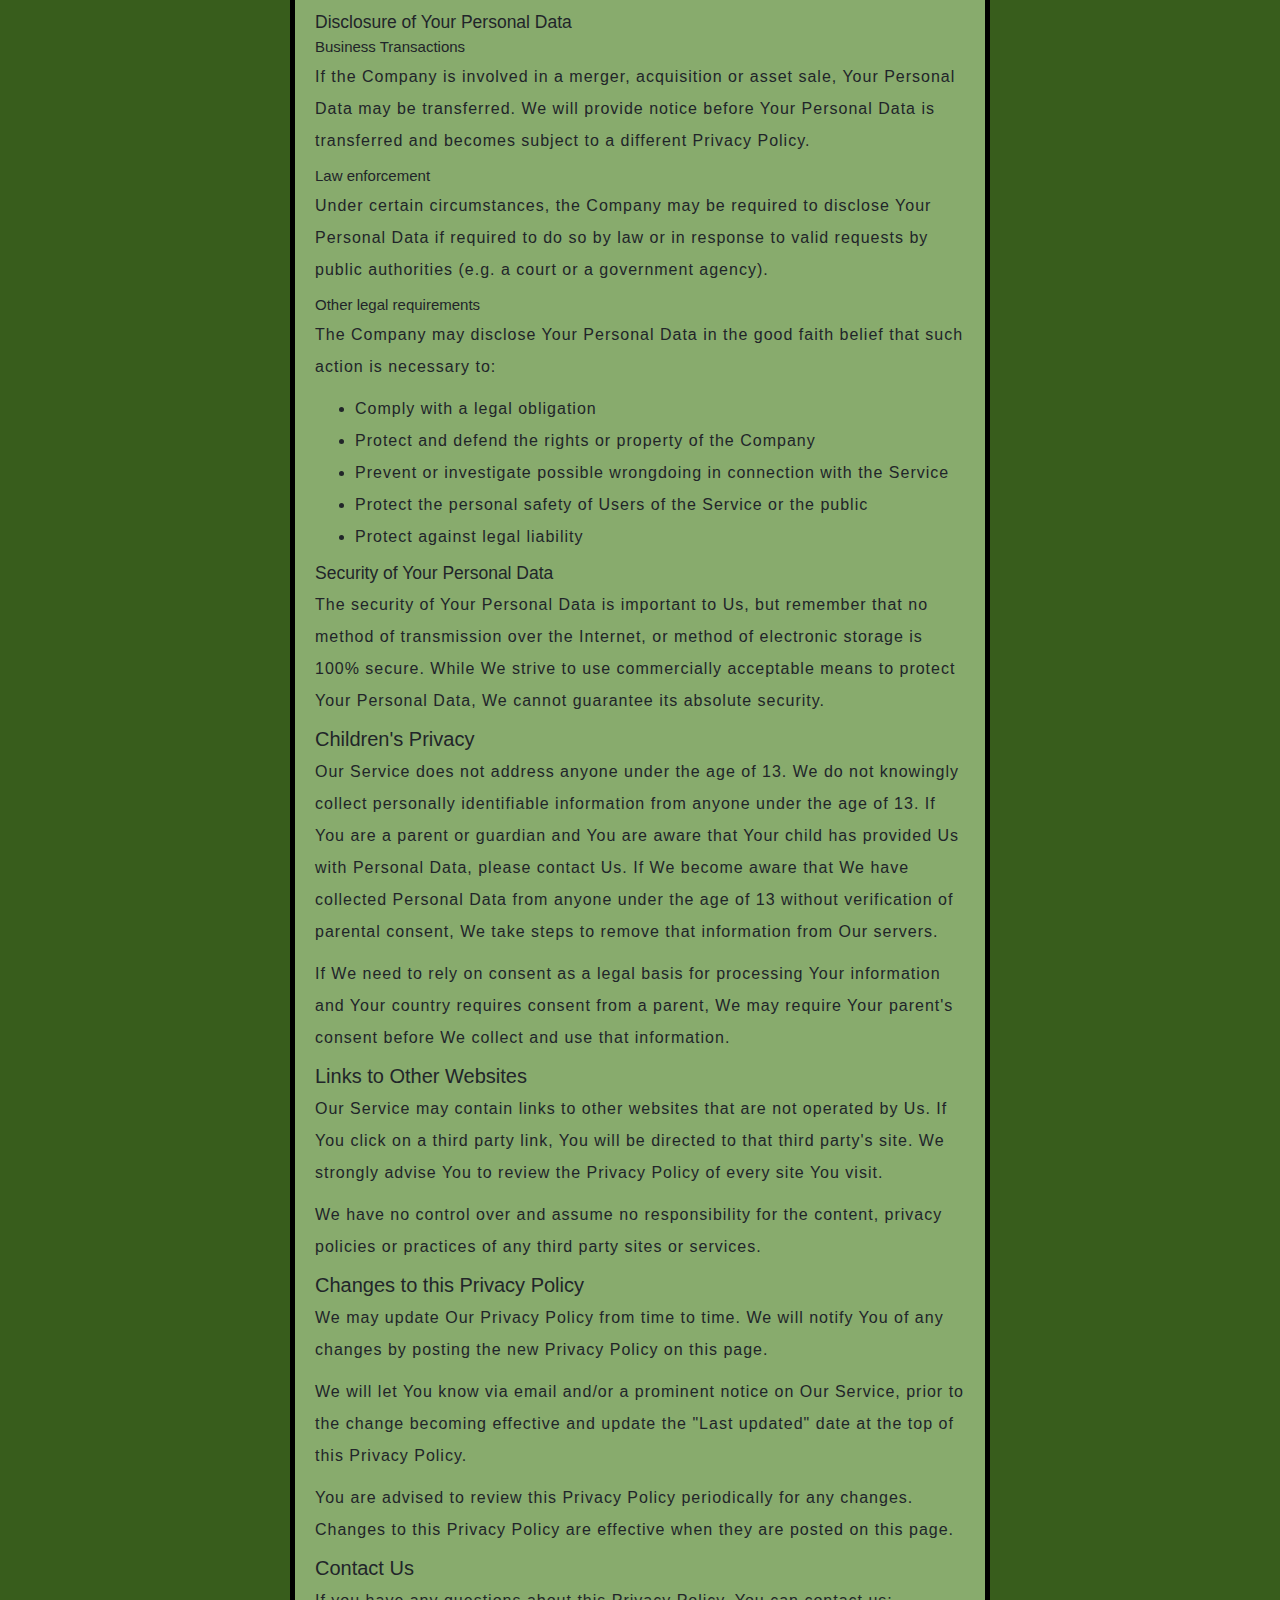
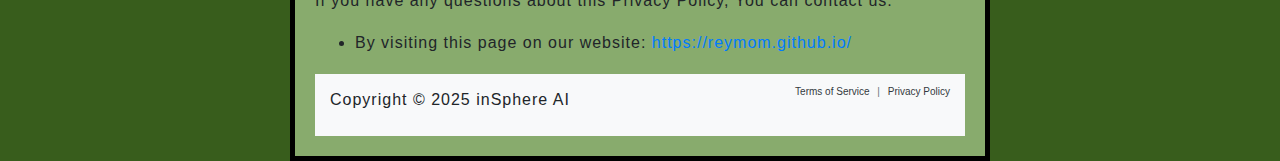
==== commit 56b75a91: "common headers and footer" ====
--- a/pages/privacy.html
+++ b/pages/privacy.html
@@ -2,542 +2,568 @@
 <html lang="en">
   <head>
     <meta charset="UTF-8" />
-    <title>Privacy Policy</title>
+    <meta
+      name="viewport"
+      content="width=device-width, initial-scale=1, shrink-to-fit=no"
+    />
+    <title>Privacy Policy | inSphere</title>
+    <link
+      rel="stylesheet"
+      href="https://stackpath.bootstrapcdn.com/bootstrap/4.3.1/css/bootstrap.min.css"
+    />
+    <link rel="stylesheet" href="/styles/style.css" />
+    <link rel="icon" type="image/x-icon" href="/images/favicon.ico" />
   </head>
   <body>
-    <h1>Privacy Policy</h1>
-    <p>Last updated: January 19, 2025</p>
-    <p>
-      This Privacy Policy describes Our policies and procedures on the
-      collection, use and disclosure of Your information when You use the
-      Service and tells You about Your privacy rights and how the law protects
-      You.
-    </p>
-    <p>
-      We use Your Personal data to provide and improve the Service. By using the
-      Service, You agree to the collection and use of information in accordance
-      with this Privacy Policy. This Privacy Policy has been created with the
-      help of the
-      <a
-        href="https://www.termsfeed.com/privacy-policy-generator/"
-        target="_blank"
-        >Privacy Policy Generator</a
-      >.
-    </p>
-    <h2>Interpretation and Definitions</h2>
-    <h3>Interpretation</h3>
-    <p>
-      The words of which the initial letter is capitalized have meanings defined
-      under the following conditions. The following definitions shall have the
-      same meaning regardless of whether they appear in singular or in plural.
-    </p>
-    <h3>Definitions</h3>
-    <p>For the purposes of this Privacy Policy:</p>
-    <ul>
-      <li>
-        <p>
-          <strong>Account</strong> means a unique account created for You to
-          access our Service or parts of our Service.
-        </p>
-      </li>
-      <li>
-        <p>
-          <strong>Affiliate</strong> means an entity that controls, is
-          controlled by or is under common control with a party, where
-          &quot;control&quot; means ownership of 50% or more of the shares,
-          equity interest or other securities entitled to vote for election of
-          directors or other managing authority.
-        </p>
-      </li>
-      <li>
-        <p>
-          <strong>Application</strong> refers to videoLib, the software program
-          provided by the Company.
-        </p>
-      </li>
-      <li>
-        <p>
-          <strong>Company</strong> (referred to as either &quot;the
-          Company&quot;, &quot;We&quot;, &quot;Us&quot; or &quot;Our&quot; in
-          this Agreement) refers to Insphere: Obfuscated Cat.
-        </p>
-      </li>
-      <li>
-        <p>
-          <strong>Cookies</strong> are small files that are placed on Your
-          computer, mobile device or any other device by a website, containing
-          the details of Your browsing history on that website among its many
-          uses.
-        </p>
-      </li>
-      <li>
-        <p><strong>Country</strong> refers to: Estonia</p>
-      </li>
-      <li>
-        <p>
-          <strong>Device</strong> means any device that can access the Service
-          such as a computer, a cellphone or a digital tablet.
-        </p>
-      </li>
-      <li>
-        <p>
-          <strong>Personal Data</strong> is any information that relates to an
-          identified or identifiable individual.
-        </p>
-      </li>
-      <li>
-        <p>
-          <strong>Service</strong> refers to the Application or the Website or
-          both.
-        </p>
-      </li>
-      <li>
-        <p>
-          <strong>Service Provider</strong> means any natural or legal person
-          who processes the data on behalf of the Company. It refers to
-          third-party companies or individuals employed by the Company to
-          facilitate the Service, to provide the Service on behalf of the
-          Company, to perform services related to the Service or to assist the
-          Company in analyzing how the Service is used.
-        </p>
-      </li>
-      <li>
-        <p>
-          <strong>Third-party Social Media Service</strong> refers to any
-          website or any social network website through which a User can log in
-          or create an account to use the Service.
-        </p>
-      </li>
-      <li>
-        <p>
-          <strong>Usage Data</strong> refers to data collected automatically,
-          either generated by the use of the Service or from the Service
-          infrastructure itself (for example, the duration of a page visit).
-        </p>
-      </li>
-      <li>
-        <p>
-          <strong>Website</strong> refers to Insphere: Obfuscated Cat,
-          accessible from
+    <div id="header"></div>
+
+    <div>
+      <h1>Privacy Policy</h1>
+      <p>Last updated: January 19, 2025</p>
+      <p>
+        This Privacy Policy describes Our policies and procedures on the
+        collection, use and disclosure of Your information when You use the
+        Service and tells You about Your privacy rights and how the law protects
+        You.
+      </p>
+      <p>
+        We use Your Personal data to provide and improve the Service. By using
+        the Service, You agree to the collection and use of information in
+        accordance with this Privacy Policy. This Privacy Policy has been
+        created with the help of the
+        <a
+          href="https://www.termsfeed.com/privacy-policy-generator/"
+          target="_blank"
+          >Privacy Policy Generator</a
+        >.
+      </p>
+      <h2>Interpretation and Definitions</h2>
+      <h3>Interpretation</h3>
+      <p>
+        The words of which the initial letter is capitalized have meanings
+        defined under the following conditions. The following definitions shall
+        have the same meaning regardless of whether they appear in singular or
+        in plural.
+      </p>
+      <h3>Definitions</h3>
+      <p>For the purposes of this Privacy Policy:</p>
+      <ul>
+        <li>
+          <p>
+            <strong>Account</strong> means a unique account created for You to
+            access our Service or parts of our Service.
+          </p>
+        </li>
+        <li>
+          <p>
+            <strong>Affiliate</strong> means an entity that controls, is
+            controlled by or is under common control with a party, where
+            &quot;control&quot; means ownership of 50% or more of the shares,
+            equity interest or other securities entitled to vote for election of
+            directors or other managing authority.
+          </p>
+        </li>
+        <li>
+          <p>
+            <strong>Application</strong> refers to videoLib, the software
+            program provided by the Company.
+          </p>
+        </li>
+        <li>
+          <p>
+            <strong>Company</strong> (referred to as either &quot;the
+            Company&quot;, &quot;We&quot;, &quot;Us&quot; or &quot;Our&quot; in
+            this Agreement) refers to Insphere: Obfuscated Cat.
+          </p>
+        </li>
+        <li>
+          <p>
+            <strong>Cookies</strong> are small files that are placed on Your
+            computer, mobile device or any other device by a website, containing
+            the details of Your browsing history on that website among its many
+            uses.
+          </p>
+        </li>
+        <li>
+          <p><strong>Country</strong> refers to: Estonia</p>
+        </li>
+        <li>
+          <p>
+            <strong>Device</strong> means any device that can access the Service
+            such as a computer, a cellphone or a digital tablet.
+          </p>
+        </li>
+        <li>
+          <p>
+            <strong>Personal Data</strong> is any information that relates to an
+            identified or identifiable individual.
+          </p>
+        </li>
+        <li>
+          <p>
+            <strong>Service</strong> refers to the Application or the Website or
+            both.
+          </p>
+        </li>
+        <li>
+          <p>
+            <strong>Service Provider</strong> means any natural or legal person
+            who processes the data on behalf of the Company. It refers to
+            third-party companies or individuals employed by the Company to
+            facilitate the Service, to provide the Service on behalf of the
+            Company, to perform services related to the Service or to assist the
+            Company in analyzing how the Service is used.
+          </p>
+        </li>
+        <li>
+          <p>
+            <strong>Third-party Social Media Service</strong> refers to any
+            website or any social network website through which a User can log
+            in or create an account to use the Service.
+          </p>
+        </li>
+        <li>
+          <p>
+            <strong>Usage Data</strong> refers to data collected automatically,
+            either generated by the use of the Service or from the Service
+            infrastructure itself (for example, the duration of a page visit).
+          </p>
+        </li>
+        <li>
+          <p>
+            <strong>Website</strong> refers to Insphere: Obfuscated Cat,
+            accessible from
+            <a
+              href="https://reymom.github.io/"
+              rel="external nofollow noopener"
+              target="_blank"
+              >https://reymom.github.io/</a
+            >
+          </p>
+        </li>
+        <li>
+          <p>
+            <strong>You</strong> means the individual accessing or using the
+            Service, or the company, or other legal entity on behalf of which
+            such individual is accessing or using the Service, as applicable.
+          </p>
+        </li>
+      </ul>
+      <h2>Collecting and Using Your Personal Data</h2>
+      <h3>Types of Data Collected</h3>
+      <h4>Personal Data</h4>
+      <p>
+        While using Our Service, We may ask You to provide Us with certain
+        personally identifiable information that can be used to contact or
+        identify You. Personally identifiable information may include, but is
+        not limited to:
+      </p>
+      <ul>
+        <li>
+          <p>Email address</p>
+        </li>
+        <li>
+          <p>Usage Data</p>
+        </li>
+      </ul>
+      <h4>Usage Data</h4>
+      <p>Usage Data is collected automatically when using the Service.</p>
+      <p>
+        Usage Data may include information such as Your Device's Internet
+        Protocol address (e.g. IP address), browser type, browser version, the
+        pages of our Service that You visit, the time and date of Your visit,
+        the time spent on those pages, unique device identifiers and other
+        diagnostic data.
+      </p>
+      <p>
+        When You access the Service by or through a mobile device, We may
+        collect certain information automatically, including, but not limited
+        to, the type of mobile device You use, Your mobile device unique ID, the
+        IP address of Your mobile device, Your mobile operating system, the type
+        of mobile Internet browser You use, unique device identifiers and other
+        diagnostic data.
+      </p>
+      <p>
+        We may also collect information that Your browser sends whenever You
+        visit our Service or when You access the Service by or through a mobile
+        device.
+      </p>
+      <h4>Information from Third-Party Social Media Services</h4>
+      <p>
+        The Company allows You to create an account and log in to use the
+        Service through the following Third-party Social Media Services:
+      </p>
+      <ul>
+        <li>Google</li>
+        <li>Facebook</li>
+        <li>Instagram</li>
+        <li>Twitter</li>
+        <li>LinkedIn</li>
+      </ul>
+      <p>
+        If You decide to register through or otherwise grant us access to a
+        Third-Party Social Media Service, We may collect Personal data that is
+        already associated with Your Third-Party Social Media Service's account,
+        such as Your name, Your email address, Your activities or Your contact
+        list associated with that account.
+      </p>
+      <p>
+        You may also have the option of sharing additional information with the
+        Company through Your Third-Party Social Media Service's account. If You
+        choose to provide such information and Personal Data, during
+        registration or otherwise, You are giving the Company permission to use,
+        share, and store it in a manner consistent with this Privacy Policy.
+      </p>
+      <h4>Tracking Technologies and Cookies</h4>
+      <p>
+        We use Cookies and similar tracking technologies to track the activity
+        on Our Service and store certain information. Tracking technologies used
+        are beacons, tags, and scripts to collect and track information and to
+        improve and analyze Our Service. The technologies We use may include:
+      </p>
+      <ul>
+        <li>
+          <strong>Cookies or Browser Cookies.</strong> A cookie is a small file
+          placed on Your Device. You can instruct Your browser to refuse all
+          Cookies or to indicate when a Cookie is being sent. However, if You do
+          not accept Cookies, You may not be able to use some parts of our
+          Service. Unless you have adjusted Your browser setting so that it will
+          refuse Cookies, our Service may use Cookies.
+        </li>
+        <li>
+          <strong>Web Beacons.</strong> Certain sections of our Service and our
+          emails may contain small electronic files known as web beacons (also
+          referred to as clear gifs, pixel tags, and single-pixel gifs) that
+          permit the Company, for example, to count users who have visited those
+          pages or opened an email and for other related website statistics (for
+          example, recording the popularity of a certain section and verifying
+          system and server integrity).
+        </li>
+      </ul>
+      <p>
+        Cookies can be &quot;Persistent&quot; or &quot;Session&quot; Cookies.
+        Persistent Cookies remain on Your personal computer or mobile device
+        when You go offline, while Session Cookies are deleted as soon as You
+        close Your web browser. You can learn more about cookies on
+        <a
+          href="https://www.termsfeed.com/blog/cookies/#What_Are_Cookies"
+          target="_blank"
+          >TermsFeed website</a
+        >
+        article.
+      </p>
+      <p>
+        We use both Session and Persistent Cookies for the purposes set out
+        below:
+      </p>
+      <ul>
+        <li>
+          <p><strong>Necessary / Essential Cookies</strong></p>
+          <p>Type: Session Cookies</p>
+          <p>Administered by: Us</p>
+          <p>
+            Purpose: These Cookies are essential to provide You with services
+            available through the Website and to enable You to use some of its
+            features. They help to authenticate users and prevent fraudulent use
+            of user accounts. Without these Cookies, the services that You have
+            asked for cannot be provided, and We only use these Cookies to
+            provide You with those services.
+          </p>
+        </li>
+        <li>
+          <p><strong>Cookies Policy / Notice Acceptance Cookies</strong></p>
+          <p>Type: Persistent Cookies</p>
+          <p>Administered by: Us</p>
+          <p>
+            Purpose: These Cookies identify if users have accepted the use of
+            cookies on the Website.
+          </p>
+        </li>
+        <li>
+          <p><strong>Functionality Cookies</strong></p>
+          <p>Type: Persistent Cookies</p>
+          <p>Administered by: Us</p>
+          <p>
+            Purpose: These Cookies allow us to remember choices You make when
+            You use the Website, such as remembering your login details or
+            language preference. The purpose of these Cookies is to provide You
+            with a more personal experience and to avoid You having to re-enter
+            your preferences every time You use the Website.
+          </p>
+        </li>
+      </ul>
+      <p>
+        For more information about the cookies we use and your choices regarding
+        cookies, please visit our Cookies Policy or the Cookies section of our
+        Privacy Policy.
+      </p>
+      <h3>Use of Your Personal Data</h3>
+      <p>The Company may use Personal Data for the following purposes:</p>
+      <ul>
+        <li>
+          <p>
+            <strong>To provide and maintain our Service</strong>, including to
+            monitor the usage of our Service.
+          </p>
+        </li>
+        <li>
+          <p>
+            <strong>To manage Your Account:</strong> to manage Your registration
+            as a user of the Service. The Personal Data You provide can give You
+            access to different functionalities of the Service that are
+            available to You as a registered user.
+          </p>
+        </li>
+        <li>
+          <p>
+            <strong>For the performance of a contract:</strong> the development,
+            compliance and undertaking of the purchase contract for the
+            products, items or services You have purchased or of any other
+            contract with Us through the Service.
+          </p>
+        </li>
+        <li>
+          <p>
+            <strong>To contact You:</strong> To contact You by email, telephone
+            calls, SMS, or other equivalent forms of electronic communication,
+            such as a mobile application's push notifications regarding updates
+            or informative communications related to the functionalities,
+            products or contracted services, including the security updates,
+            when necessary or reasonable for their implementation.
+          </p>
+        </li>
+        <li>
+          <p>
+            <strong>To provide You</strong> with news, special offers and
+            general information about other goods, services and events which we
+            offer that are similar to those that you have already purchased or
+            enquired about unless You have opted not to receive such
+            information.
+          </p>
+        </li>
+        <li>
+          <p>
+            <strong>To manage Your requests:</strong> To attend and manage Your
+            requests to Us.
+          </p>
+        </li>
+        <li>
+          <p>
+            <strong>For business transfers:</strong> We may use Your information
+            to evaluate or conduct a merger, divestiture, restructuring,
+            reorganization, dissolution, or other sale or transfer of some or
+            all of Our assets, whether as a going concern or as part of
+            bankruptcy, liquidation, or similar proceeding, in which Personal
+            Data held by Us about our Service users is among the assets
+            transferred.
+          </p>
+        </li>
+        <li>
+          <p>
+            <strong>For other purposes</strong>: We may use Your information for
+            other purposes, such as data analysis, identifying usage trends,
+            determining the effectiveness of our promotional campaigns and to
+            evaluate and improve our Service, products, services, marketing and
+            your experience.
+          </p>
+        </li>
+      </ul>
+      <p>We may share Your personal information in the following situations:</p>
+      <ul>
+        <li>
+          <strong>With Service Providers:</strong> We may share Your personal
+          information with Service Providers to monitor and analyze the use of
+          our Service, to contact You.
+        </li>
+        <li>
+          <strong>For business transfers:</strong> We may share or transfer Your
+          personal information in connection with, or during negotiations of,
+          any merger, sale of Company assets, financing, or acquisition of all
+          or a portion of Our business to another company.
+        </li>
+        <li>
+          <strong>With Affiliates:</strong> We may share Your information with
+          Our affiliates, in which case we will require those affiliates to
+          honor this Privacy Policy. Affiliates include Our parent company and
+          any other subsidiaries, joint venture partners or other companies that
+          We control or that are under common control with Us.
+        </li>
+        <li>
+          <strong>With business partners:</strong> We may share Your information
+          with Our business partners to offer You certain products, services or
+          promotions.
+        </li>
+        <li>
+          <strong>With other users:</strong> when You share personal information
+          or otherwise interact in the public areas with other users, such
+          information may be viewed by all users and may be publicly distributed
+          outside. If You interact with other users or register through a
+          Third-Party Social Media Service, Your contacts on the Third-Party
+          Social Media Service may see Your name, profile, pictures and
+          description of Your activity. Similarly, other users will be able to
+          view descriptions of Your activity, communicate with You and view Your
+          profile.
+        </li>
+        <li>
+          <strong>With Your consent</strong>: We may disclose Your personal
+          information for any other purpose with Your consent.
+        </li>
+      </ul>
+      <h3>Retention of Your Personal Data</h3>
+      <p>
+        The Company will retain Your Personal Data only for as long as is
+        necessary for the purposes set out in this Privacy Policy. We will
+        retain and use Your Personal Data to the extent necessary to comply with
+        our legal obligations (for example, if we are required to retain your
+        data to comply with applicable laws), resolve disputes, and enforce our
+        legal agreements and policies.
+      </p>
+      <p>
+        The Company will also retain Usage Data for internal analysis purposes.
+        Usage Data is generally retained for a shorter period of time, except
+        when this data is used to strengthen the security or to improve the
+        functionality of Our Service, or We are legally obligated to retain this
+        data for longer time periods.
+      </p>
+      <h3>Transfer of Your Personal Data</h3>
+      <p>
+        Your information, including Personal Data, is processed at the Company's
+        operating offices and in any other places where the parties involved in
+        the processing are located. It means that this information may be
+        transferred to — and maintained on — computers located outside of Your
+        state, province, country or other governmental jurisdiction where the
+        data protection laws may differ than those from Your jurisdiction.
+      </p>
+      <p>
+        Your consent to this Privacy Policy followed by Your submission of such
+        information represents Your agreement to that transfer.
+      </p>
+      <p>
+        The Company will take all steps reasonably necessary to ensure that Your
+        data is treated securely and in accordance with this Privacy Policy and
+        no transfer of Your Personal Data will take place to an organization or
+        a country unless there are adequate controls in place including the
+        security of Your data and other personal information.
+      </p>
+      <h3>Delete Your Personal Data</h3>
+      <p>
+        You have the right to delete or request that We assist in deleting the
+        Personal Data that We have collected about You.
+      </p>
+      <p>
+        Our Service may give You the ability to delete certain information about
+        You from within the Service.
+      </p>
+      <p>
+        You may update, amend, or delete Your information at any time by signing
+        in to Your Account, if you have one, and visiting the account settings
+        section that allows you to manage Your personal information. You may
+        also contact Us to request access to, correct, or delete any personal
+        information that You have provided to Us.
+      </p>
+      <p>
+        Please note, however, that We may need to retain certain information
+        when we have a legal obligation or lawful basis to do so.
+      </p>
+      <h3>Disclosure of Your Personal Data</h3>
+      <h4>Business Transactions</h4>
+      <p>
+        If the Company is involved in a merger, acquisition or asset sale, Your
+        Personal Data may be transferred. We will provide notice before Your
+        Personal Data is transferred and becomes subject to a different Privacy
+        Policy.
+      </p>
+      <h4>Law enforcement</h4>
+      <p>
+        Under certain circumstances, the Company may be required to disclose
+        Your Personal Data if required to do so by law or in response to valid
+        requests by public authorities (e.g. a court or a government agency).
+      </p>
+      <h4>Other legal requirements</h4>
+      <p>
+        The Company may disclose Your Personal Data in the good faith belief
+        that such action is necessary to:
+      </p>
+      <ul>
+        <li>Comply with a legal obligation</li>
+        <li>Protect and defend the rights or property of the Company</li>
+        <li>
+          Prevent or investigate possible wrongdoing in connection with the
+          Service
+        </li>
+        <li>
+          Protect the personal safety of Users of the Service or the public
+        </li>
+        <li>Protect against legal liability</li>
+      </ul>
+      <h3>Security of Your Personal Data</h3>
+      <p>
+        The security of Your Personal Data is important to Us, but remember that
+        no method of transmission over the Internet, or method of electronic
+        storage is 100% secure. While We strive to use commercially acceptable
+        means to protect Your Personal Data, We cannot guarantee its absolute
+        security.
+      </p>
+      <h2>Children's Privacy</h2>
+      <p>
+        Our Service does not address anyone under the age of 13. We do not
+        knowingly collect personally identifiable information from anyone under
+        the age of 13. If You are a parent or guardian and You are aware that
+        Your child has provided Us with Personal Data, please contact Us. If We
+        become aware that We have collected Personal Data from anyone under the
+        age of 13 without verification of parental consent, We take steps to
+        remove that information from Our servers.
+      </p>
+      <p>
+        If We need to rely on consent as a legal basis for processing Your
+        information and Your country requires consent from a parent, We may
+        require Your parent's consent before We collect and use that
+        information.
+      </p>
+      <h2>Links to Other Websites</h2>
+      <p>
+        Our Service may contain links to other websites that are not operated by
+        Us. If You click on a third party link, You will be directed to that
+        third party's site. We strongly advise You to review the Privacy Policy
+        of every site You visit.
+      </p>
+      <p>
+        We have no control over and assume no responsibility for the content,
+        privacy policies or practices of any third party sites or services.
+      </p>
+      <h2>Changes to this Privacy Policy</h2>
+      <p>
+        We may update Our Privacy Policy from time to time. We will notify You
+        of any changes by posting the new Privacy Policy on this page.
+      </p>
+      <p>
+        We will let You know via email and/or a prominent notice on Our Service,
+        prior to the change becoming effective and update the &quot;Last
+        updated&quot; date at the top of this Privacy Policy.
+      </p>
+      <p>
+        You are advised to review this Privacy Policy periodically for any
+        changes. Changes to this Privacy Policy are effective when they are
+        posted on this page.
+      </p>
+      <h2>Contact Us</h2>
+      <p>
+        If you have any questions about this Privacy Policy, You can contact us:
+      </p>
+      <ul>
+        <li>
+          By visiting this page on our website:
           <a
             href="https://reymom.github.io/"
             rel="external nofollow noopener"
             target="_blank"
             >https://reymom.github.io/</a
           >
-        </p>
-      </li>
-      <li>
-        <p>
-          <strong>You</strong> means the individual accessing or using the
-          Service, or the company, or other legal entity on behalf of which such
-          individual is accessing or using the Service, as applicable.
-        </p>
-      </li>
-    </ul>
-    <h2>Collecting and Using Your Personal Data</h2>
-    <h3>Types of Data Collected</h3>
-    <h4>Personal Data</h4>
-    <p>
-      While using Our Service, We may ask You to provide Us with certain
-      personally identifiable information that can be used to contact or
-      identify You. Personally identifiable information may include, but is not
-      limited to:
-    </p>
-    <ul>
-      <li>
-        <p>Email address</p>
-      </li>
-      <li>
-        <p>Usage Data</p>
-      </li>
-    </ul>
-    <h4>Usage Data</h4>
-    <p>Usage Data is collected automatically when using the Service.</p>
-    <p>
-      Usage Data may include information such as Your Device's Internet Protocol
-      address (e.g. IP address), browser type, browser version, the pages of our
-      Service that You visit, the time and date of Your visit, the time spent on
-      those pages, unique device identifiers and other diagnostic data.
-    </p>
-    <p>
-      When You access the Service by or through a mobile device, We may collect
-      certain information automatically, including, but not limited to, the type
-      of mobile device You use, Your mobile device unique ID, the IP address of
-      Your mobile device, Your mobile operating system, the type of mobile
-      Internet browser You use, unique device identifiers and other diagnostic
-      data.
-    </p>
-    <p>
-      We may also collect information that Your browser sends whenever You visit
-      our Service or when You access the Service by or through a mobile device.
-    </p>
-    <h4>Information from Third-Party Social Media Services</h4>
-    <p>
-      The Company allows You to create an account and log in to use the Service
-      through the following Third-party Social Media Services:
-    </p>
-    <ul>
-      <li>Google</li>
-      <li>Facebook</li>
-      <li>Instagram</li>
-      <li>Twitter</li>
-      <li>LinkedIn</li>
-    </ul>
-    <p>
-      If You decide to register through or otherwise grant us access to a
-      Third-Party Social Media Service, We may collect Personal data that is
-      already associated with Your Third-Party Social Media Service's account,
-      such as Your name, Your email address, Your activities or Your contact
-      list associated with that account.
-    </p>
-    <p>
-      You may also have the option of sharing additional information with the
-      Company through Your Third-Party Social Media Service's account. If You
-      choose to provide such information and Personal Data, during registration
-      or otherwise, You are giving the Company permission to use, share, and
-      store it in a manner consistent with this Privacy Policy.
-    </p>
-    <h4>Tracking Technologies and Cookies</h4>
-    <p>
-      We use Cookies and similar tracking technologies to track the activity on
-      Our Service and store certain information. Tracking technologies used are
-      beacons, tags, and scripts to collect and track information and to improve
-      and analyze Our Service. The technologies We use may include:
-    </p>
-    <ul>
-      <li>
-        <strong>Cookies or Browser Cookies.</strong> A cookie is a small file
-        placed on Your Device. You can instruct Your browser to refuse all
-        Cookies or to indicate when a Cookie is being sent. However, if You do
-        not accept Cookies, You may not be able to use some parts of our
-        Service. Unless you have adjusted Your browser setting so that it will
-        refuse Cookies, our Service may use Cookies.
-      </li>
-      <li>
-        <strong>Web Beacons.</strong> Certain sections of our Service and our
-        emails may contain small electronic files known as web beacons (also
-        referred to as clear gifs, pixel tags, and single-pixel gifs) that
-        permit the Company, for example, to count users who have visited those
-        pages or opened an email and for other related website statistics (for
-        example, recording the popularity of a certain section and verifying
-        system and server integrity).
-      </li>
-    </ul>
-    <p>
-      Cookies can be &quot;Persistent&quot; or &quot;Session&quot; Cookies.
-      Persistent Cookies remain on Your personal computer or mobile device when
-      You go offline, while Session Cookies are deleted as soon as You close
-      Your web browser. You can learn more about cookies on
-      <a
-        href="https://www.termsfeed.com/blog/cookies/#What_Are_Cookies"
-        target="_blank"
-        >TermsFeed website</a
-      >
-      article.
-    </p>
-    <p>
-      We use both Session and Persistent Cookies for the purposes set out below:
-    </p>
-    <ul>
-      <li>
-        <p><strong>Necessary / Essential Cookies</strong></p>
-        <p>Type: Session Cookies</p>
-        <p>Administered by: Us</p>
-        <p>
-          Purpose: These Cookies are essential to provide You with services
-          available through the Website and to enable You to use some of its
-          features. They help to authenticate users and prevent fraudulent use
-          of user accounts. Without these Cookies, the services that You have
-          asked for cannot be provided, and We only use these Cookies to provide
-          You with those services.
-        </p>
-      </li>
-      <li>
-        <p><strong>Cookies Policy / Notice Acceptance Cookies</strong></p>
-        <p>Type: Persistent Cookies</p>
-        <p>Administered by: Us</p>
-        <p>
-          Purpose: These Cookies identify if users have accepted the use of
-          cookies on the Website.
-        </p>
-      </li>
-      <li>
-        <p><strong>Functionality Cookies</strong></p>
-        <p>Type: Persistent Cookies</p>
-        <p>Administered by: Us</p>
-        <p>
-          Purpose: These Cookies allow us to remember choices You make when You
-          use the Website, such as remembering your login details or language
-          preference. The purpose of these Cookies is to provide You with a more
-          personal experience and to avoid You having to re-enter your
-          preferences every time You use the Website.
-        </p>
-      </li>
-    </ul>
-    <p>
-      For more information about the cookies we use and your choices regarding
-      cookies, please visit our Cookies Policy or the Cookies section of our
-      Privacy Policy.
-    </p>
-    <h3>Use of Your Personal Data</h3>
-    <p>The Company may use Personal Data for the following purposes:</p>
-    <ul>
-      <li>
-        <p>
-          <strong>To provide and maintain our Service</strong>, including to
-          monitor the usage of our Service.
-        </p>
-      </li>
-      <li>
-        <p>
-          <strong>To manage Your Account:</strong> to manage Your registration
-          as a user of the Service. The Personal Data You provide can give You
-          access to different functionalities of the Service that are available
-          to You as a registered user.
-        </p>
-      </li>
-      <li>
-        <p>
-          <strong>For the performance of a contract:</strong> the development,
-          compliance and undertaking of the purchase contract for the products,
-          items or services You have purchased or of any other contract with Us
-          through the Service.
-        </p>
-      </li>
-      <li>
-        <p>
-          <strong>To contact You:</strong> To contact You by email, telephone
-          calls, SMS, or other equivalent forms of electronic communication,
-          such as a mobile application's push notifications regarding updates or
-          informative communications related to the functionalities, products or
-          contracted services, including the security updates, when necessary or
-          reasonable for their implementation.
-        </p>
-      </li>
-      <li>
-        <p>
-          <strong>To provide You</strong> with news, special offers and general
-          information about other goods, services and events which we offer that
-          are similar to those that you have already purchased or enquired about
-          unless You have opted not to receive such information.
-        </p>
-      </li>
-      <li>
-        <p>
-          <strong>To manage Your requests:</strong> To attend and manage Your
-          requests to Us.
-        </p>
-      </li>
-      <li>
-        <p>
-          <strong>For business transfers:</strong> We may use Your information
-          to evaluate or conduct a merger, divestiture, restructuring,
-          reorganization, dissolution, or other sale or transfer of some or all
-          of Our assets, whether as a going concern or as part of bankruptcy,
-          liquidation, or similar proceeding, in which Personal Data held by Us
-          about our Service users is among the assets transferred.
-        </p>
-      </li>
-      <li>
-        <p>
-          <strong>For other purposes</strong>: We may use Your information for
-          other purposes, such as data analysis, identifying usage trends,
-          determining the effectiveness of our promotional campaigns and to
-          evaluate and improve our Service, products, services, marketing and
-          your experience.
-        </p>
-      </li>
-    </ul>
-    <p>We may share Your personal information in the following situations:</p>
-    <ul>
-      <li>
-        <strong>With Service Providers:</strong> We may share Your personal
-        information with Service Providers to monitor and analyze the use of our
-        Service, to contact You.
-      </li>
-      <li>
-        <strong>For business transfers:</strong> We may share or transfer Your
-        personal information in connection with, or during negotiations of, any
-        merger, sale of Company assets, financing, or acquisition of all or a
-        portion of Our business to another company.
-      </li>
-      <li>
-        <strong>With Affiliates:</strong> We may share Your information with Our
-        affiliates, in which case we will require those affiliates to honor this
-        Privacy Policy. Affiliates include Our parent company and any other
-        subsidiaries, joint venture partners or other companies that We control
-        or that are under common control with Us.
-      </li>
-      <li>
-        <strong>With business partners:</strong> We may share Your information
-        with Our business partners to offer You certain products, services or
-        promotions.
-      </li>
-      <li>
-        <strong>With other users:</strong> when You share personal information
-        or otherwise interact in the public areas with other users, such
-        information may be viewed by all users and may be publicly distributed
-        outside. If You interact with other users or register through a
-        Third-Party Social Media Service, Your contacts on the Third-Party
-        Social Media Service may see Your name, profile, pictures and
-        description of Your activity. Similarly, other users will be able to
-        view descriptions of Your activity, communicate with You and view Your
-        profile.
-      </li>
-      <li>
-        <strong>With Your consent</strong>: We may disclose Your personal
-        information for any other purpose with Your consent.
-      </li>
-    </ul>
-    <h3>Retention of Your Personal Data</h3>
-    <p>
-      The Company will retain Your Personal Data only for as long as is
-      necessary for the purposes set out in this Privacy Policy. We will retain
-      and use Your Personal Data to the extent necessary to comply with our
-      legal obligations (for example, if we are required to retain your data to
-      comply with applicable laws), resolve disputes, and enforce our legal
-      agreements and policies.
-    </p>
-    <p>
-      The Company will also retain Usage Data for internal analysis purposes.
-      Usage Data is generally retained for a shorter period of time, except when
-      this data is used to strengthen the security or to improve the
-      functionality of Our Service, or We are legally obligated to retain this
-      data for longer time periods.
-    </p>
-    <h3>Transfer of Your Personal Data</h3>
-    <p>
-      Your information, including Personal Data, is processed at the Company's
-      operating offices and in any other places where the parties involved in
-      the processing are located. It means that this information may be
-      transferred to — and maintained on — computers located outside of Your
-      state, province, country or other governmental jurisdiction where the data
-      protection laws may differ than those from Your jurisdiction.
-    </p>
-    <p>
-      Your consent to this Privacy Policy followed by Your submission of such
-      information represents Your agreement to that transfer.
-    </p>
-    <p>
-      The Company will take all steps reasonably necessary to ensure that Your
-      data is treated securely and in accordance with this Privacy Policy and no
-      transfer of Your Personal Data will take place to an organization or a
-      country unless there are adequate controls in place including the security
-      of Your data and other personal information.
-    </p>
-    <h3>Delete Your Personal Data</h3>
-    <p>
-      You have the right to delete or request that We assist in deleting the
-      Personal Data that We have collected about You.
-    </p>
-    <p>
-      Our Service may give You the ability to delete certain information about
-      You from within the Service.
-    </p>
-    <p>
-      You may update, amend, or delete Your information at any time by signing
-      in to Your Account, if you have one, and visiting the account settings
-      section that allows you to manage Your personal information. You may also
-      contact Us to request access to, correct, or delete any personal
-      information that You have provided to Us.
-    </p>
-    <p>
-      Please note, however, that We may need to retain certain information when
-      we have a legal obligation or lawful basis to do so.
-    </p>
-    <h3>Disclosure of Your Personal Data</h3>
-    <h4>Business Transactions</h4>
-    <p>
-      If the Company is involved in a merger, acquisition or asset sale, Your
-      Personal Data may be transferred. We will provide notice before Your
-      Personal Data is transferred and becomes subject to a different Privacy
-      Policy.
-    </p>
-    <h4>Law enforcement</h4>
-    <p>
-      Under certain circumstances, the Company may be required to disclose Your
-      Personal Data if required to do so by law or in response to valid requests
-      by public authorities (e.g. a court or a government agency).
-    </p>
-    <h4>Other legal requirements</h4>
-    <p>
-      The Company may disclose Your Personal Data in the good faith belief that
-      such action is necessary to:
-    </p>
-    <ul>
-      <li>Comply with a legal obligation</li>
-      <li>Protect and defend the rights or property of the Company</li>
-      <li>
-        Prevent or investigate possible wrongdoing in connection with the
-        Service
-      </li>
-      <li>Protect the personal safety of Users of the Service or the public</li>
-      <li>Protect against legal liability</li>
-    </ul>
-    <h3>Security of Your Personal Data</h3>
-    <p>
-      The security of Your Personal Data is important to Us, but remember that
-      no method of transmission over the Internet, or method of electronic
-      storage is 100% secure. While We strive to use commercially acceptable
-      means to protect Your Personal Data, We cannot guarantee its absolute
-      security.
-    </p>
-    <h2>Children's Privacy</h2>
-    <p>
-      Our Service does not address anyone under the age of 13. We do not
-      knowingly collect personally identifiable information from anyone under
-      the age of 13. If You are a parent or guardian and You are aware that Your
-      child has provided Us with Personal Data, please contact Us. If We become
-      aware that We have collected Personal Data from anyone under the age of 13
-      without verification of parental consent, We take steps to remove that
-      information from Our servers.
-    </p>
-    <p>
-      If We need to rely on consent as a legal basis for processing Your
-      information and Your country requires consent from a parent, We may
-      require Your parent's consent before We collect and use that information.
-    </p>
-    <h2>Links to Other Websites</h2>
-    <p>
-      Our Service may contain links to other websites that are not operated by
-      Us. If You click on a third party link, You will be directed to that third
-      party's site. We strongly advise You to review the Privacy Policy of every
-      site You visit.
-    </p>
-    <p>
-      We have no control over and assume no responsibility for the content,
-      privacy policies or practices of any third party sites or services.
-    </p>
-    <h2>Changes to this Privacy Policy</h2>
-    <p>
-      We may update Our Privacy Policy from time to time. We will notify You of
-      any changes by posting the new Privacy Policy on this page.
-    </p>
-    <p>
-      We will let You know via email and/or a prominent notice on Our Service,
-      prior to the change becoming effective and update the &quot;Last
-      updated&quot; date at the top of this Privacy Policy.
-    </p>
-    <p>
-      You are advised to review this Privacy Policy periodically for any
-      changes. Changes to this Privacy Policy are effective when they are posted
-      on this page.
-    </p>
-    <h2>Contact Us</h2>
-    <p>
-      If you have any questions about this Privacy Policy, You can contact us:
-    </p>
-    <ul>
-      <li>
-        By visiting this page on our website:
-        <a
-          href="https://reymom.github.io/"
-          rel="external nofollow noopener"
-          target="_blank"
-          >https://reymom.github.io/</a
-        >
-      </li>
-    </ul>
+        </li>
+      </ul>
+    </div>
+    <div id="footer"></div>
+
+    <script src="/scripts/main.js"></script>
   </body>
 </html>
--- a/styles/style.css
+++ b/styles/style.css
@@ -0,0 +1,60 @@
+html {
+  font-size: 10px;
+  font-family: 'IBM Plex Sans', sans-serif;
+  background-color: #385D1C;
+}
+
+h1 {
+  font-size: 60px;
+  text-align: center;
+  margin: 0;
+  padding: 20px 0;
+  color: #385D1C;
+  text-shadow: 5px 2px 2px black;
+}
+
+p, li {
+  font-size: 16px;
+  line-height: 2;
+  letter-spacing: 1px;
+}
+
+body {
+  width: 700px;
+  margin: 0 auto;
+  background-color: #88AB6D;
+  padding: 0 20px 20px 20px;
+  border: 5px solid black;
+}
+
+img {
+  width: 300px;
+  display: block;
+  margin: 0 auto;
+}
+
+.text-responsive {
+    font-size: 1.25rem;
+}
+
+@media (max-width: 768px) {
+    .text-responsive {
+        font-size: 1rem;
+    }
+
+    .responsive-image {
+        border-radius: 10px;
+    }
+}
+
+@media (max-width: 576px) {
+    .text-responsive {
+        font-size: 0.875rem;
+    }
+
+    .responsive-image {
+        border-radius: 5px;
+        width: 100%;
+        height: auto;
+    }
+}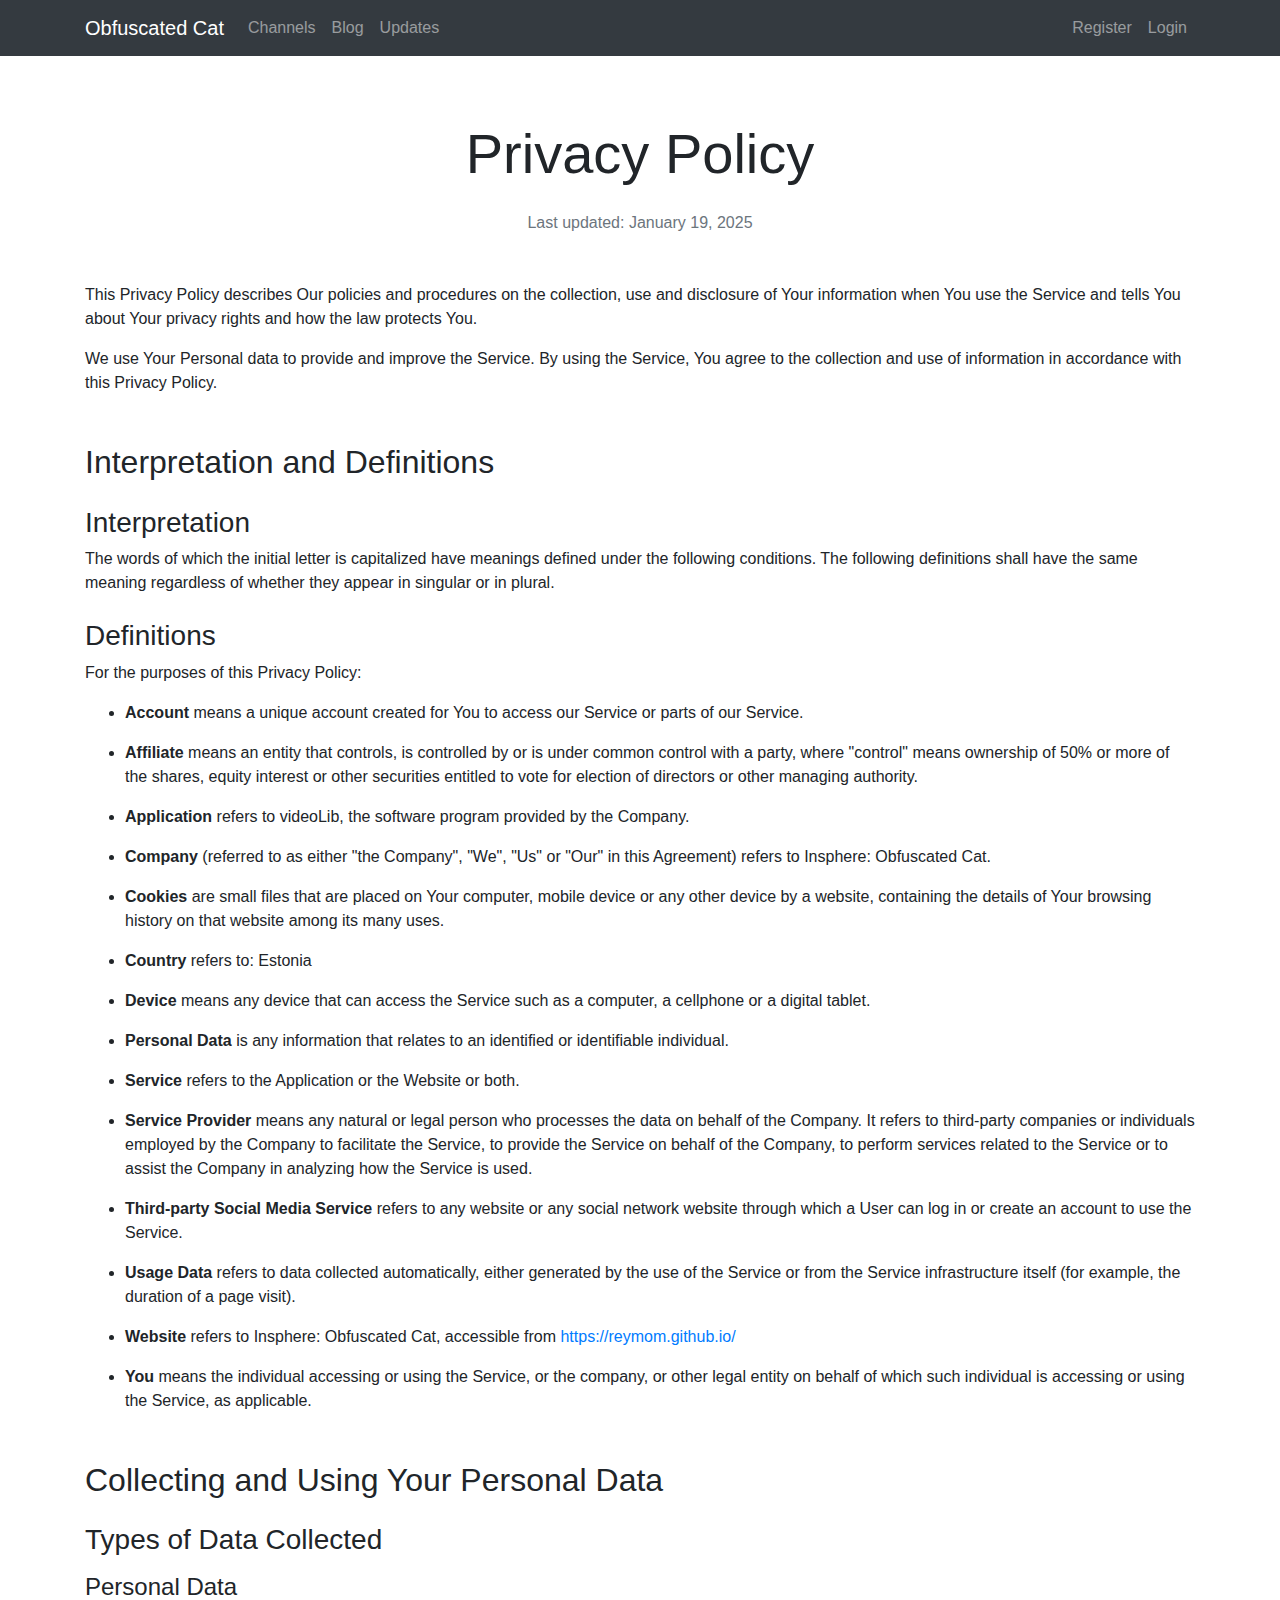
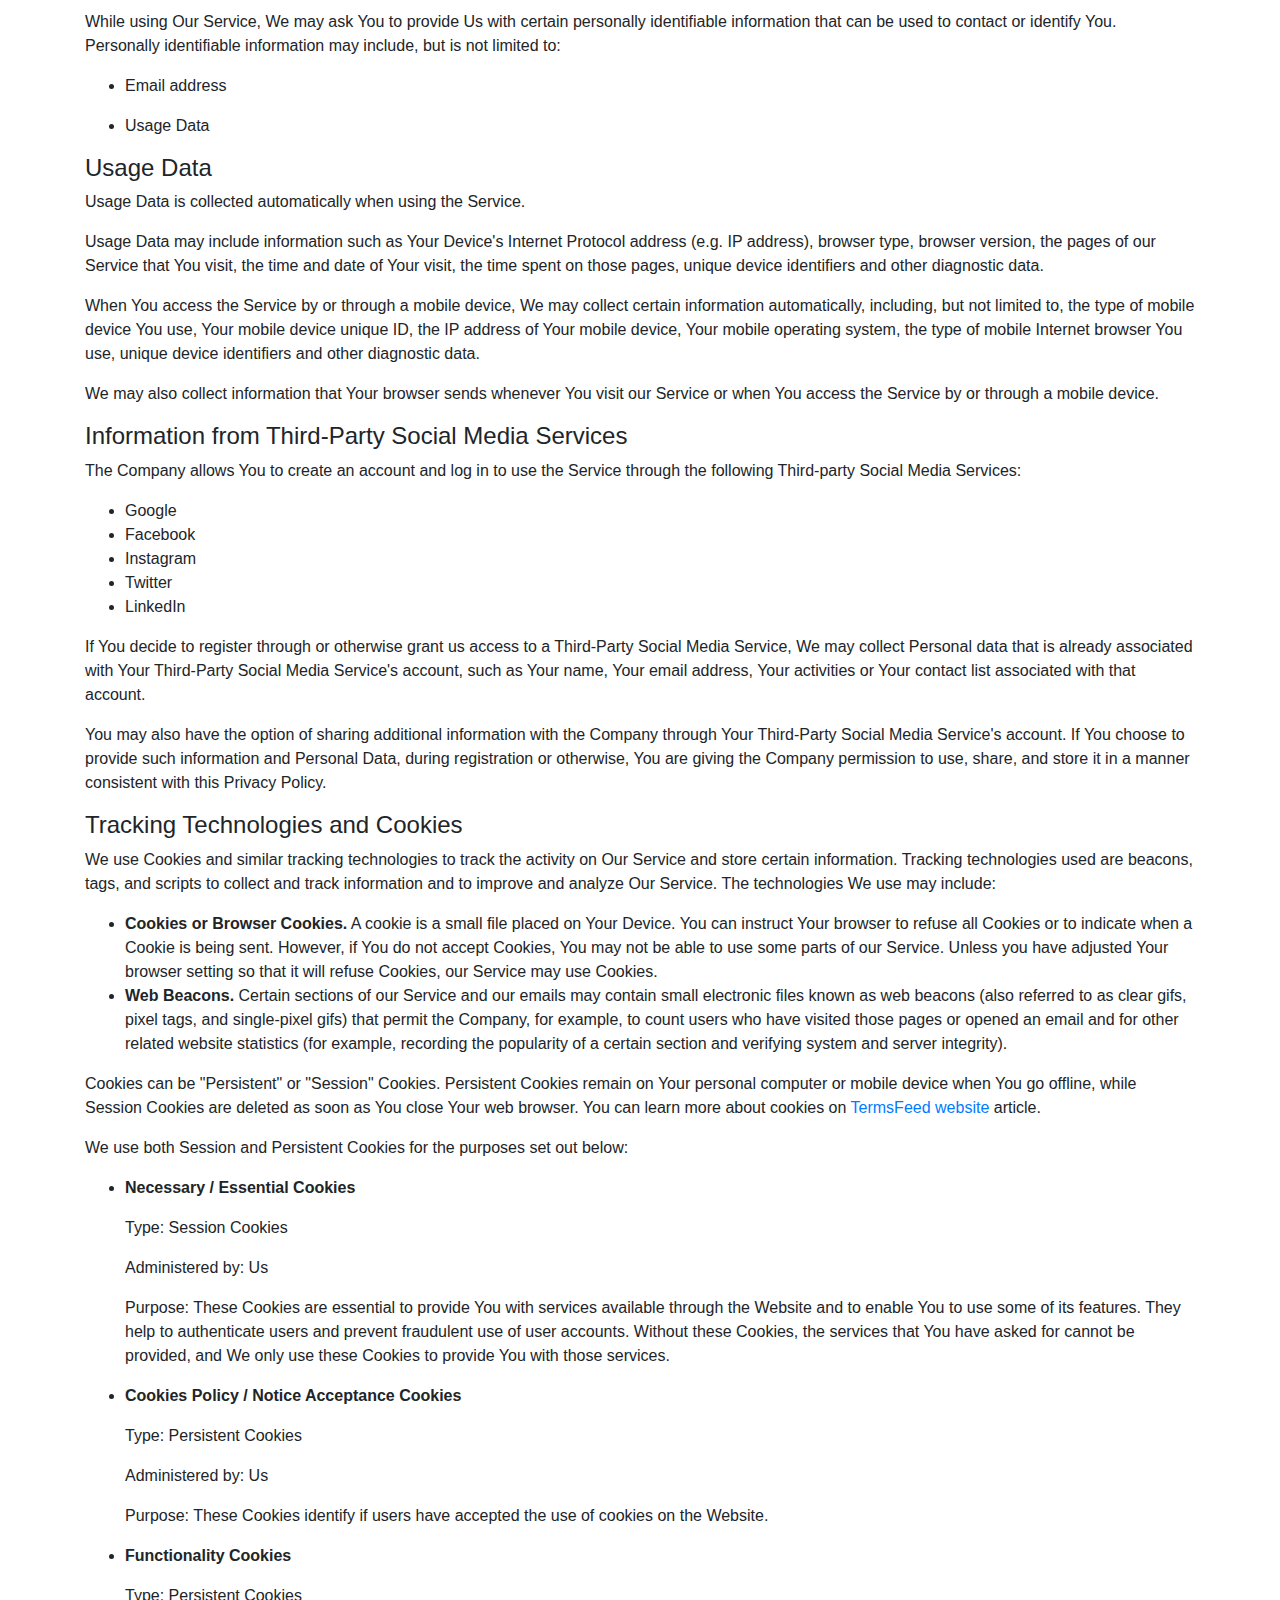
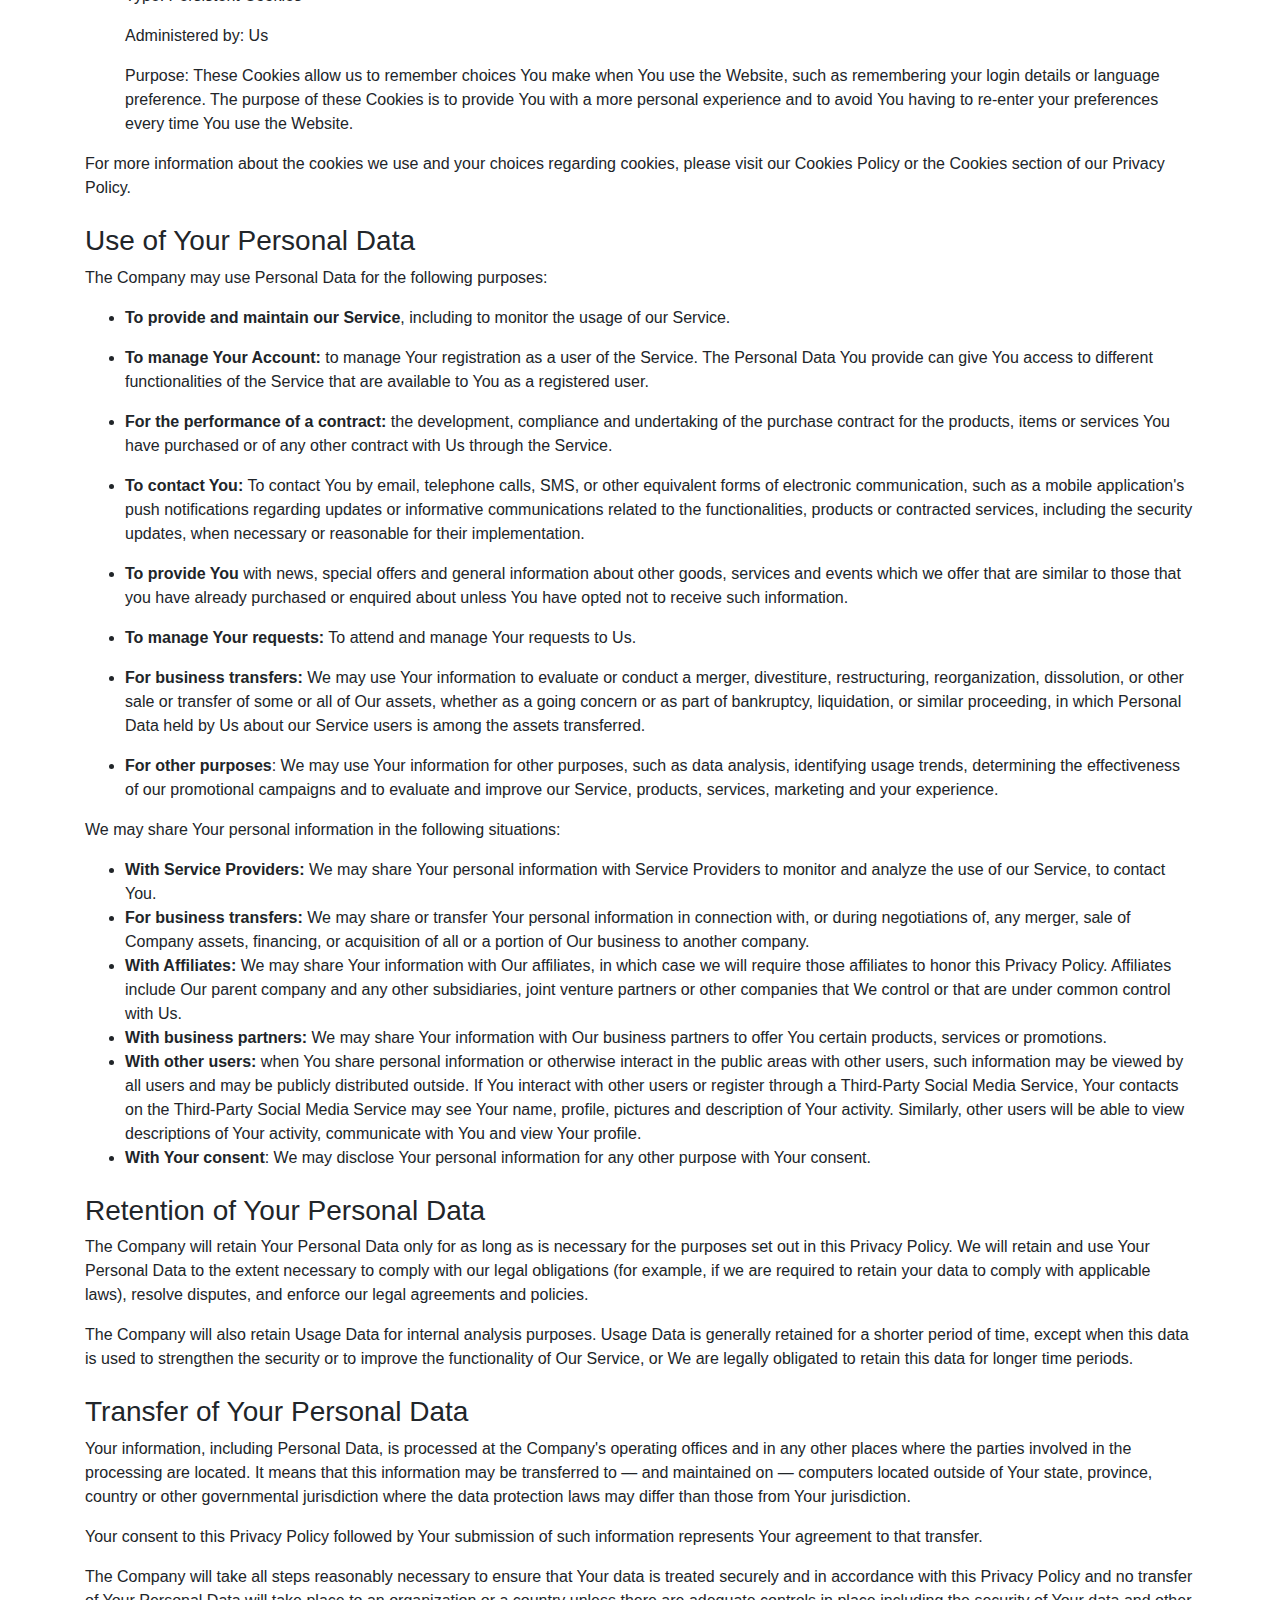
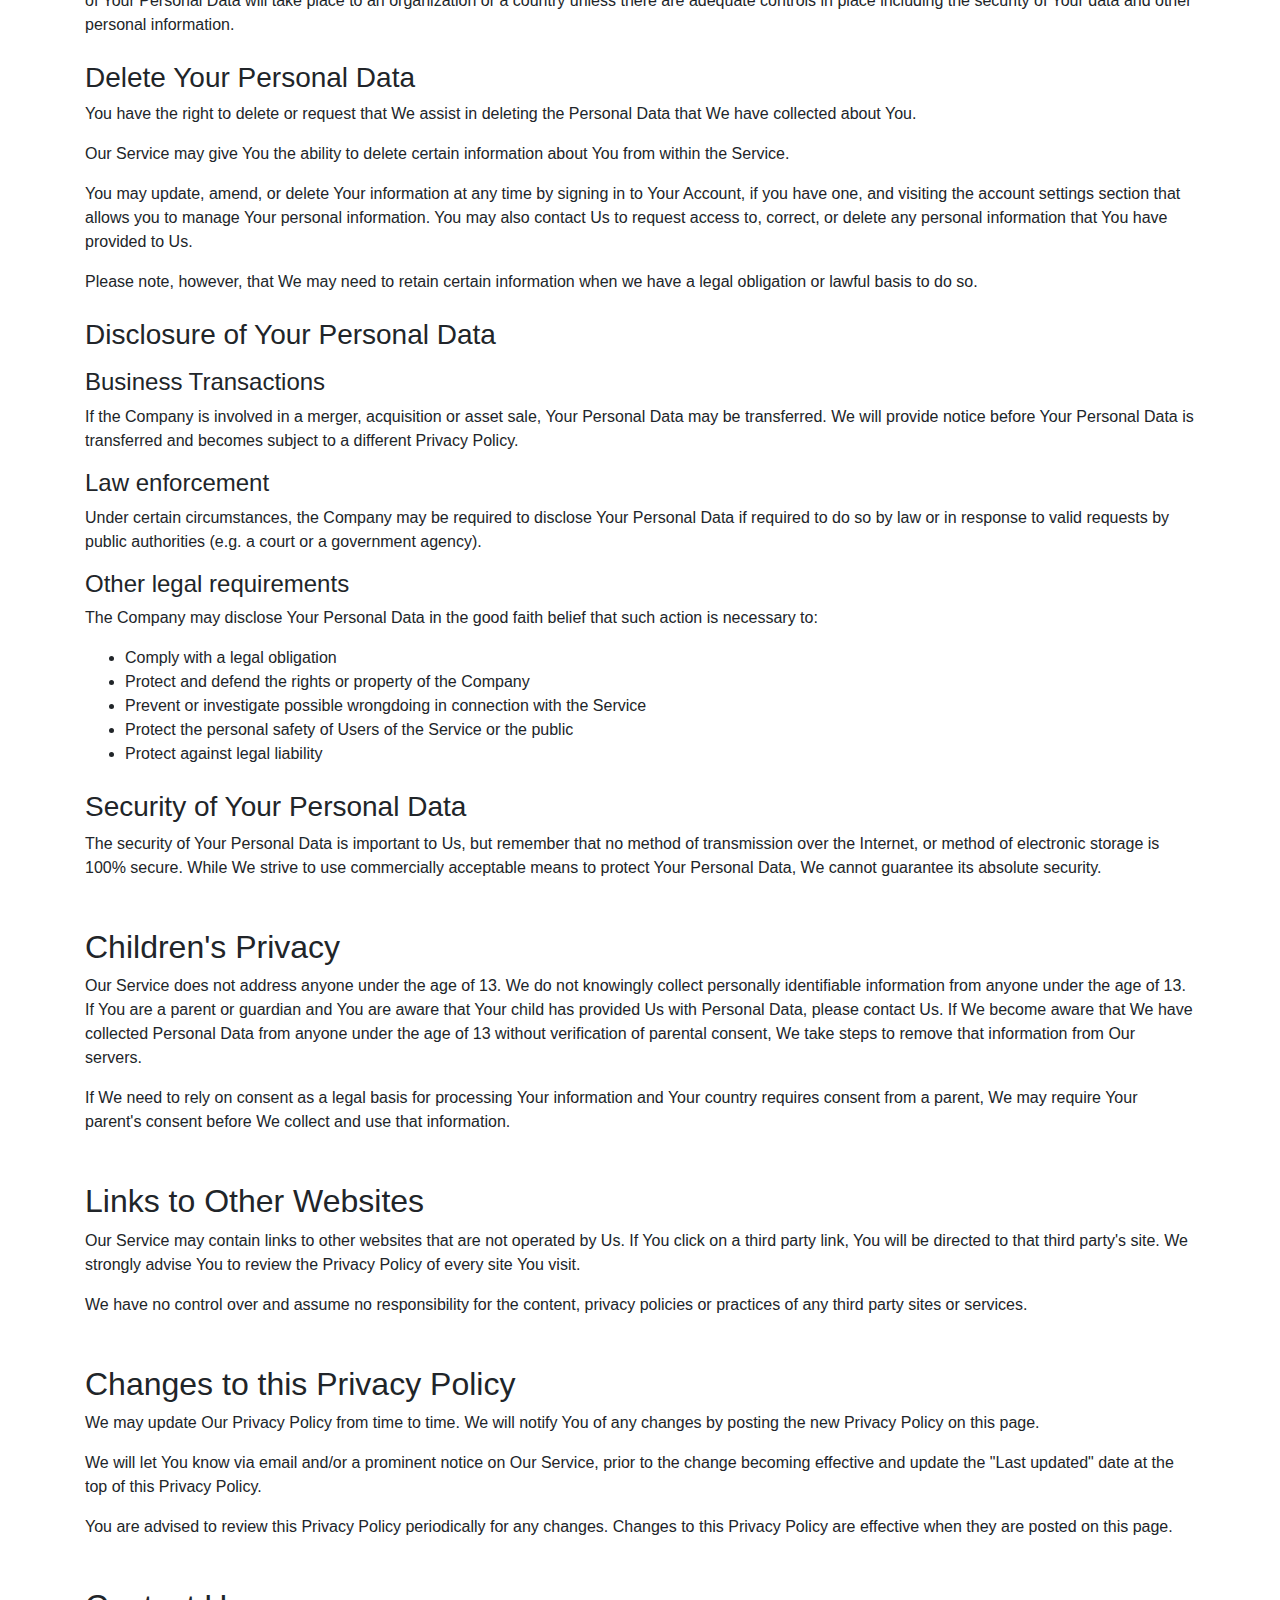
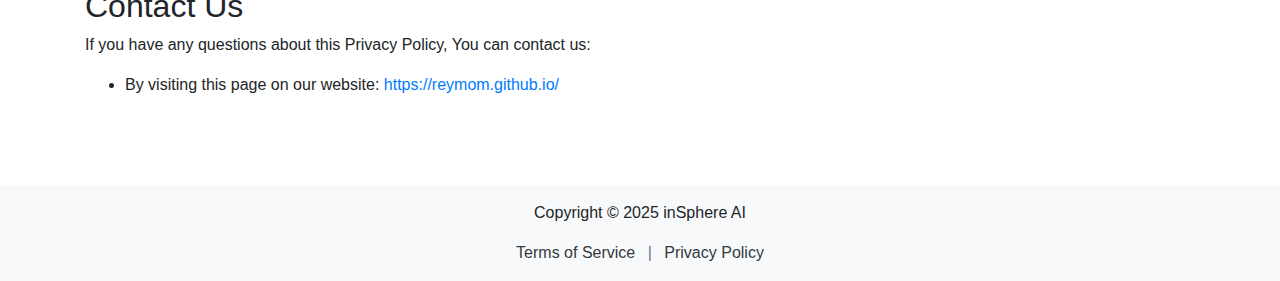
==== commit 7f0a2201: "styles" ====
--- a/pages/privacy.html
+++ b/pages/privacy.html
@@ -6,564 +6,576 @@
       name="viewport"
       content="width=device-width, initial-scale=1, shrink-to-fit=no"
     />
-    <title>Privacy Policy | inSphere</title>
+    <title>Insphere: Obfuscated Cat</title>
     <link
       rel="stylesheet"
       href="https://stackpath.bootstrapcdn.com/bootstrap/4.3.1/css/bootstrap.min.css"
     />
-    <link rel="stylesheet" href="/styles/style.css" />
-    <link rel="icon" type="image/x-icon" href="/images/favicon.ico" />
+    <link
+      rel="stylesheet"
+      href="https://maxcdn.bootstrapcdn.com/font-awesome/4.7.0/css/font-awesome.min.css"
+    />
+    <script src="https://ajax.googleapis.com/ajax/libs/jquery/3.3.1/jquery.min.js"></script>
+    <script src="https://cdnjs.cloudflare.com/ajax/libs/popper.js/1.14.7/umd/popper.min.js"></script>
+    <script src="https://stackpath.bootstrapcdn.com/bootstrap/4.3.1/js/bootstrap.min.js"></script>
+
+    <link rel="icon" type="image/x-icon" href="images/favicon.ico" />
   </head>
   <body>
     <div id="header"></div>
 
-    <div>
-      <h1>Privacy Policy</h1>
-      <p>Last updated: January 19, 2025</p>
-      <p>
-        This Privacy Policy describes Our policies and procedures on the
-        collection, use and disclosure of Your information when You use the
-        Service and tells You about Your privacy rights and how the law protects
-        You.
-      </p>
-      <p>
-        We use Your Personal data to provide and improve the Service. By using
-        the Service, You agree to the collection and use of information in
-        accordance with this Privacy Policy. This Privacy Policy has been
-        created with the help of the
-        <a
-          href="https://www.termsfeed.com/privacy-policy-generator/"
-          target="_blank"
-          >Privacy Policy Generator</a
-        >.
-      </p>
-      <h2>Interpretation and Definitions</h2>
-      <h3>Interpretation</h3>
-      <p>
-        The words of which the initial letter is capitalized have meanings
-        defined under the following conditions. The following definitions shall
-        have the same meaning regardless of whether they appear in singular or
-        in plural.
-      </p>
-      <h3>Definitions</h3>
-      <p>For the purposes of this Privacy Policy:</p>
-      <ul>
-        <li>
-          <p>
-            <strong>Account</strong> means a unique account created for You to
-            access our Service or parts of our Service.
-          </p>
-        </li>
-        <li>
-          <p>
-            <strong>Affiliate</strong> means an entity that controls, is
-            controlled by or is under common control with a party, where
-            &quot;control&quot; means ownership of 50% or more of the shares,
-            equity interest or other securities entitled to vote for election of
-            directors or other managing authority.
-          </p>
-        </li>
-        <li>
-          <p>
-            <strong>Application</strong> refers to videoLib, the software
-            program provided by the Company.
-          </p>
-        </li>
-        <li>
-          <p>
-            <strong>Company</strong> (referred to as either &quot;the
-            Company&quot;, &quot;We&quot;, &quot;Us&quot; or &quot;Our&quot; in
-            this Agreement) refers to Insphere: Obfuscated Cat.
-          </p>
-        </li>
-        <li>
-          <p>
-            <strong>Cookies</strong> are small files that are placed on Your
-            computer, mobile device or any other device by a website, containing
-            the details of Your browsing history on that website among its many
-            uses.
-          </p>
-        </li>
-        <li>
-          <p><strong>Country</strong> refers to: Estonia</p>
-        </li>
-        <li>
-          <p>
-            <strong>Device</strong> means any device that can access the Service
-            such as a computer, a cellphone or a digital tablet.
-          </p>
-        </li>
-        <li>
-          <p>
-            <strong>Personal Data</strong> is any information that relates to an
-            identified or identifiable individual.
-          </p>
-        </li>
-        <li>
-          <p>
-            <strong>Service</strong> refers to the Application or the Website or
-            both.
-          </p>
-        </li>
-        <li>
-          <p>
-            <strong>Service Provider</strong> means any natural or legal person
-            who processes the data on behalf of the Company. It refers to
-            third-party companies or individuals employed by the Company to
-            facilitate the Service, to provide the Service on behalf of the
-            Company, to perform services related to the Service or to assist the
-            Company in analyzing how the Service is used.
-          </p>
-        </li>
-        <li>
-          <p>
-            <strong>Third-party Social Media Service</strong> refers to any
-            website or any social network website through which a User can log
-            in or create an account to use the Service.
-          </p>
-        </li>
-        <li>
-          <p>
-            <strong>Usage Data</strong> refers to data collected automatically,
-            either generated by the use of the Service or from the Service
-            infrastructure itself (for example, the duration of a page visit).
-          </p>
-        </li>
-        <li>
-          <p>
-            <strong>Website</strong> refers to Insphere: Obfuscated Cat,
-            accessible from
+    <div class="container py-5">
+      <h1 class="display-4 text-center mb-4">Privacy Policy</h1>
+      <p class="text-muted text-center mb-5">Last updated: January 19, 2025</p>
+
+      <div class="policy-content">
+        <p>
+          This Privacy Policy describes Our policies and procedures on the
+          collection, use and disclosure of Your information when You use the
+          Service and tells You about Your privacy rights and how the law
+          protects You.
+        </p>
+        <p>
+          We use Your Personal data to provide and improve the Service. By using
+          the Service, You agree to the collection and use of information in
+          accordance with this Privacy Policy.
+        </p>
+        <h2 class="mt-5">Interpretation and Definitions</h2>
+        <h3 class="mt-4">Interpretation</h3>
+        <p>
+          The words of which the initial letter is capitalized have meanings
+          defined under the following conditions. The following definitions
+          shall have the same meaning regardless of whether they appear in
+          singular or in plural.
+        </p>
+        <h3 class="mt-4">Definitions</h3>
+        <p>For the purposes of this Privacy Policy:</p>
+        <ul>
+          <li>
+            <p>
+              <strong>Account</strong> means a unique account created for You to
+              access our Service or parts of our Service.
+            </p>
+          </li>
+          <li>
+            <p>
+              <strong>Affiliate</strong> means an entity that controls, is
+              controlled by or is under common control with a party, where
+              &quot;control&quot; means ownership of 50% or more of the shares,
+              equity interest or other securities entitled to vote for election
+              of directors or other managing authority.
+            </p>
+          </li>
+          <li>
+            <p>
+              <strong>Application</strong> refers to videoLib, the software
+              program provided by the Company.
+            </p>
+          </li>
+          <li>
+            <p>
+              <strong>Company</strong> (referred to as either &quot;the
+              Company&quot;, &quot;We&quot;, &quot;Us&quot; or &quot;Our&quot;
+              in this Agreement) refers to Insphere: Obfuscated Cat.
+            </p>
+          </li>
+          <li>
+            <p>
+              <strong>Cookies</strong> are small files that are placed on Your
+              computer, mobile device or any other device by a website,
+              containing the details of Your browsing history on that website
+              among its many uses.
+            </p>
+          </li>
+          <li>
+            <p><strong>Country</strong> refers to: Estonia</p>
+          </li>
+          <li>
+            <p>
+              <strong>Device</strong> means any device that can access the
+              Service such as a computer, a cellphone or a digital tablet.
+            </p>
+          </li>
+          <li>
+            <p>
+              <strong>Personal Data</strong> is any information that relates to
+              an identified or identifiable individual.
+            </p>
+          </li>
+          <li>
+            <p>
+              <strong>Service</strong> refers to the Application or the Website
+              or both.
+            </p>
+          </li>
+          <li>
+            <p>
+              <strong>Service Provider</strong> means any natural or legal
+              person who processes the data on behalf of the Company. It refers
+              to third-party companies or individuals employed by the Company to
+              facilitate the Service, to provide the Service on behalf of the
+              Company, to perform services related to the Service or to assist
+              the Company in analyzing how the Service is used.
+            </p>
+          </li>
+          <li>
+            <p>
+              <strong>Third-party Social Media Service</strong> refers to any
+              website or any social network website through which a User can log
+              in or create an account to use the Service.
+            </p>
+          </li>
+          <li>
+            <p>
+              <strong>Usage Data</strong> refers to data collected
+              automatically, either generated by the use of the Service or from
+              the Service infrastructure itself (for example, the duration of a
+              page visit).
+            </p>
+          </li>
+          <li>
+            <p>
+              <strong>Website</strong> refers to Insphere: Obfuscated Cat,
+              accessible from
+              <a
+                href="https://reymom.github.io/"
+                rel="external nofollow noopener"
+                target="_blank"
+                >https://reymom.github.io/</a
+              >
+            </p>
+          </li>
+          <li>
+            <p>
+              <strong>You</strong> means the individual accessing or using the
+              Service, or the company, or other legal entity on behalf of which
+              such individual is accessing or using the Service, as applicable.
+            </p>
+          </li>
+        </ul>
+        <h2 class="mt-5">Collecting and Using Your Personal Data</h2>
+        <h3 class="mt-4">Types of Data Collected</h3>
+        <h4 class="mt-3">Personal Data</h4>
+        <p>
+          While using Our Service, We may ask You to provide Us with certain
+          personally identifiable information that can be used to contact or
+          identify You. Personally identifiable information may include, but is
+          not limited to:
+        </p>
+        <ul>
+          <li>
+            <p>Email address</p>
+          </li>
+          <li>
+            <p>Usage Data</p>
+          </li>
+        </ul>
+        <h4 class="mt-3">Usage Data</h4>
+        <p>Usage Data is collected automatically when using the Service.</p>
+        <p>
+          Usage Data may include information such as Your Device's Internet
+          Protocol address (e.g. IP address), browser type, browser version, the
+          pages of our Service that You visit, the time and date of Your visit,
+          the time spent on those pages, unique device identifiers and other
+          diagnostic data.
+        </p>
+        <p>
+          When You access the Service by or through a mobile device, We may
+          collect certain information automatically, including, but not limited
+          to, the type of mobile device You use, Your mobile device unique ID,
+          the IP address of Your mobile device, Your mobile operating system,
+          the type of mobile Internet browser You use, unique device identifiers
+          and other diagnostic data.
+        </p>
+        <p>
+          We may also collect information that Your browser sends whenever You
+          visit our Service or when You access the Service by or through a
+          mobile device.
+        </p>
+        <h4 class="mt-3">Information from Third-Party Social Media Services</h4>
+        <p>
+          The Company allows You to create an account and log in to use the
+          Service through the following Third-party Social Media Services:
+        </p>
+        <ul>
+          <li>Google</li>
+          <li>Facebook</li>
+          <li>Instagram</li>
+          <li>Twitter</li>
+          <li>LinkedIn</li>
+        </ul>
+        <p>
+          If You decide to register through or otherwise grant us access to a
+          Third-Party Social Media Service, We may collect Personal data that is
+          already associated with Your Third-Party Social Media Service's
+          account, such as Your name, Your email address, Your activities or
+          Your contact list associated with that account.
+        </p>
+        <p>
+          You may also have the option of sharing additional information with
+          the Company through Your Third-Party Social Media Service's account.
+          If You choose to provide such information and Personal Data, during
+          registration or otherwise, You are giving the Company permission to
+          use, share, and store it in a manner consistent with this Privacy
+          Policy.
+        </p>
+        <h4 class="mt-3">Tracking Technologies and Cookies</h4>
+        <p>
+          We use Cookies and similar tracking technologies to track the activity
+          on Our Service and store certain information. Tracking technologies
+          used are beacons, tags, and scripts to collect and track information
+          and to improve and analyze Our Service. The technologies We use may
+          include:
+        </p>
+        <ul>
+          <li>
+            <strong>Cookies or Browser Cookies.</strong> A cookie is a small
+            file placed on Your Device. You can instruct Your browser to refuse
+            all Cookies or to indicate when a Cookie is being sent. However, if
+            You do not accept Cookies, You may not be able to use some parts of
+            our Service. Unless you have adjusted Your browser setting so that
+            it will refuse Cookies, our Service may use Cookies.
+          </li>
+          <li>
+            <strong>Web Beacons.</strong> Certain sections of our Service and
+            our emails may contain small electronic files known as web beacons
+            (also referred to as clear gifs, pixel tags, and single-pixel gifs)
+            that permit the Company, for example, to count users who have
+            visited those pages or opened an email and for other related website
+            statistics (for example, recording the popularity of a certain
+            section and verifying system and server integrity).
+          </li>
+        </ul>
+        <p>
+          Cookies can be &quot;Persistent&quot; or &quot;Session&quot; Cookies.
+          Persistent Cookies remain on Your personal computer or mobile device
+          when You go offline, while Session Cookies are deleted as soon as You
+          close Your web browser. You can learn more about cookies on
+          <a
+            href="https://www.termsfeed.com/blog/cookies/#What_Are_Cookies"
+            target="_blank"
+            >TermsFeed website</a
+          >
+          article.
+        </p>
+        <p>
+          We use both Session and Persistent Cookies for the purposes set out
+          below:
+        </p>
+        <ul>
+          <li>
+            <p><strong>Necessary / Essential Cookies</strong></p>
+            <p>Type: Session Cookies</p>
+            <p>Administered by: Us</p>
+            <p>
+              Purpose: These Cookies are essential to provide You with services
+              available through the Website and to enable You to use some of its
+              features. They help to authenticate users and prevent fraudulent
+              use of user accounts. Without these Cookies, the services that You
+              have asked for cannot be provided, and We only use these Cookies
+              to provide You with those services.
+            </p>
+          </li>
+          <li>
+            <p><strong>Cookies Policy / Notice Acceptance Cookies</strong></p>
+            <p>Type: Persistent Cookies</p>
+            <p>Administered by: Us</p>
+            <p>
+              Purpose: These Cookies identify if users have accepted the use of
+              cookies on the Website.
+            </p>
+          </li>
+          <li>
+            <p><strong>Functionality Cookies</strong></p>
+            <p>Type: Persistent Cookies</p>
+            <p>Administered by: Us</p>
+            <p>
+              Purpose: These Cookies allow us to remember choices You make when
+              You use the Website, such as remembering your login details or
+              language preference. The purpose of these Cookies is to provide
+              You with a more personal experience and to avoid You having to
+              re-enter your preferences every time You use the Website.
+            </p>
+          </li>
+        </ul>
+        <p>
+          For more information about the cookies we use and your choices
+          regarding cookies, please visit our Cookies Policy or the Cookies
+          section of our Privacy Policy.
+        </p>
+        <h3 class="mt-4">Use of Your Personal Data</h3>
+        <p>The Company may use Personal Data for the following purposes:</p>
+        <ul>
+          <li>
+            <p>
+              <strong>To provide and maintain our Service</strong>, including to
+              monitor the usage of our Service.
+            </p>
+          </li>
+          <li>
+            <p>
+              <strong>To manage Your Account:</strong> to manage Your
+              registration as a user of the Service. The Personal Data You
+              provide can give You access to different functionalities of the
+              Service that are available to You as a registered user.
+            </p>
+          </li>
+          <li>
+            <p>
+              <strong>For the performance of a contract:</strong> the
+              development, compliance and undertaking of the purchase contract
+              for the products, items or services You have purchased or of any
+              other contract with Us through the Service.
+            </p>
+          </li>
+          <li>
+            <p>
+              <strong>To contact You:</strong> To contact You by email,
+              telephone calls, SMS, or other equivalent forms of electronic
+              communication, such as a mobile application's push notifications
+              regarding updates or informative communications related to the
+              functionalities, products or contracted services, including the
+              security updates, when necessary or reasonable for their
+              implementation.
+            </p>
+          </li>
+          <li>
+            <p>
+              <strong>To provide You</strong> with news, special offers and
+              general information about other goods, services and events which
+              we offer that are similar to those that you have already purchased
+              or enquired about unless You have opted not to receive such
+              information.
+            </p>
+          </li>
+          <li>
+            <p>
+              <strong>To manage Your requests:</strong> To attend and manage
+              Your requests to Us.
+            </p>
+          </li>
+          <li>
+            <p>
+              <strong>For business transfers:</strong> We may use Your
+              information to evaluate or conduct a merger, divestiture,
+              restructuring, reorganization, dissolution, or other sale or
+              transfer of some or all of Our assets, whether as a going concern
+              or as part of bankruptcy, liquidation, or similar proceeding, in
+              which Personal Data held by Us about our Service users is among
+              the assets transferred.
+            </p>
+          </li>
+          <li>
+            <p>
+              <strong>For other purposes</strong>: We may use Your information
+              for other purposes, such as data analysis, identifying usage
+              trends, determining the effectiveness of our promotional campaigns
+              and to evaluate and improve our Service, products, services,
+              marketing and your experience.
+            </p>
+          </li>
+        </ul>
+        <p>
+          We may share Your personal information in the following situations:
+        </p>
+        <ul>
+          <li>
+            <strong>With Service Providers:</strong> We may share Your personal
+            information with Service Providers to monitor and analyze the use of
+            our Service, to contact You.
+          </li>
+          <li>
+            <strong>For business transfers:</strong> We may share or transfer
+            Your personal information in connection with, or during negotiations
+            of, any merger, sale of Company assets, financing, or acquisition of
+            all or a portion of Our business to another company.
+          </li>
+          <li>
+            <strong>With Affiliates:</strong> We may share Your information with
+            Our affiliates, in which case we will require those affiliates to
+            honor this Privacy Policy. Affiliates include Our parent company and
+            any other subsidiaries, joint venture partners or other companies
+            that We control or that are under common control with Us.
+          </li>
+          <li>
+            <strong>With business partners:</strong> We may share Your
+            information with Our business partners to offer You certain
+            products, services or promotions.
+          </li>
+          <li>
+            <strong>With other users:</strong> when You share personal
+            information or otherwise interact in the public areas with other
+            users, such information may be viewed by all users and may be
+            publicly distributed outside. If You interact with other users or
+            register through a Third-Party Social Media Service, Your contacts
+            on the Third-Party Social Media Service may see Your name, profile,
+            pictures and description of Your activity. Similarly, other users
+            will be able to view descriptions of Your activity, communicate with
+            You and view Your profile.
+          </li>
+          <li>
+            <strong>With Your consent</strong>: We may disclose Your personal
+            information for any other purpose with Your consent.
+          </li>
+        </ul>
+        <h3 class="mt-4">Retention of Your Personal Data</h3>
+        <p>
+          The Company will retain Your Personal Data only for as long as is
+          necessary for the purposes set out in this Privacy Policy. We will
+          retain and use Your Personal Data to the extent necessary to comply
+          with our legal obligations (for example, if we are required to retain
+          your data to comply with applicable laws), resolve disputes, and
+          enforce our legal agreements and policies.
+        </p>
+        <p>
+          The Company will also retain Usage Data for internal analysis
+          purposes. Usage Data is generally retained for a shorter period of
+          time, except when this data is used to strengthen the security or to
+          improve the functionality of Our Service, or We are legally obligated
+          to retain this data for longer time periods.
+        </p>
+        <h3 class="mt-4">Transfer of Your Personal Data</h3>
+        <p>
+          Your information, including Personal Data, is processed at the
+          Company's operating offices and in any other places where the parties
+          involved in the processing are located. It means that this information
+          may be transferred to — and maintained on — computers located outside
+          of Your state, province, country or other governmental jurisdiction
+          where the data protection laws may differ than those from Your
+          jurisdiction.
+        </p>
+        <p>
+          Your consent to this Privacy Policy followed by Your submission of
+          such information represents Your agreement to that transfer.
+        </p>
+        <p>
+          The Company will take all steps reasonably necessary to ensure that
+          Your data is treated securely and in accordance with this Privacy
+          Policy and no transfer of Your Personal Data will take place to an
+          organization or a country unless there are adequate controls in place
+          including the security of Your data and other personal information.
+        </p>
+        <h3 class="mt-4">Delete Your Personal Data</h3>
+        <p>
+          You have the right to delete or request that We assist in deleting the
+          Personal Data that We have collected about You.
+        </p>
+        <p>
+          Our Service may give You the ability to delete certain information
+          about You from within the Service.
+        </p>
+        <p>
+          You may update, amend, or delete Your information at any time by
+          signing in to Your Account, if you have one, and visiting the account
+          settings section that allows you to manage Your personal information.
+          You may also contact Us to request access to, correct, or delete any
+          personal information that You have provided to Us.
+        </p>
+        <p>
+          Please note, however, that We may need to retain certain information
+          when we have a legal obligation or lawful basis to do so.
+        </p>
+        <h3 class="mt-4">Disclosure of Your Personal Data</h3>
+        <h4 class="mt-3">Business Transactions</h4>
+        <p>
+          If the Company is involved in a merger, acquisition or asset sale,
+          Your Personal Data may be transferred. We will provide notice before
+          Your Personal Data is transferred and becomes subject to a different
+          Privacy Policy.
+        </p>
+        <h4 class="mt-3">Law enforcement</h4>
+        <p>
+          Under certain circumstances, the Company may be required to disclose
+          Your Personal Data if required to do so by law or in response to valid
+          requests by public authorities (e.g. a court or a government agency).
+        </p>
+        <h4 class="mt-3">Other legal requirements</h4>
+        <p>
+          The Company may disclose Your Personal Data in the good faith belief
+          that such action is necessary to:
+        </p>
+        <ul>
+          <li>Comply with a legal obligation</li>
+          <li>Protect and defend the rights or property of the Company</li>
+          <li>
+            Prevent or investigate possible wrongdoing in connection with the
+            Service
+          </li>
+          <li>
+            Protect the personal safety of Users of the Service or the public
+          </li>
+          <li>Protect against legal liability</li>
+        </ul>
+        <h3 class="mt-4">Security of Your Personal Data</h3>
+        <p>
+          The security of Your Personal Data is important to Us, but remember
+          that no method of transmission over the Internet, or method of
+          electronic storage is 100% secure. While We strive to use commercially
+          acceptable means to protect Your Personal Data, We cannot guarantee
+          its absolute security.
+        </p>
+        <h2 class="mt-5">Children's Privacy</h2>
+        <p>
+          Our Service does not address anyone under the age of 13. We do not
+          knowingly collect personally identifiable information from anyone
+          under the age of 13. If You are a parent or guardian and You are aware
+          that Your child has provided Us with Personal Data, please contact Us.
+          If We become aware that We have collected Personal Data from anyone
+          under the age of 13 without verification of parental consent, We take
+          steps to remove that information from Our servers.
+        </p>
+        <p>
+          If We need to rely on consent as a legal basis for processing Your
+          information and Your country requires consent from a parent, We may
+          require Your parent's consent before We collect and use that
+          information.
+        </p>
+        <h2 class="mt-5">Links to Other Websites</h2>
+        <p>
+          Our Service may contain links to other websites that are not operated
+          by Us. If You click on a third party link, You will be directed to
+          that third party's site. We strongly advise You to review the Privacy
+          Policy of every site You visit.
+        </p>
+        <p>
+          We have no control over and assume no responsibility for the content,
+          privacy policies or practices of any third party sites or services.
+        </p>
+        <h2 class="mt-5">Changes to this Privacy Policy</h2>
+        <p>
+          We may update Our Privacy Policy from time to time. We will notify You
+          of any changes by posting the new Privacy Policy on this page.
+        </p>
+        <p>
+          We will let You know via email and/or a prominent notice on Our
+          Service, prior to the change becoming effective and update the
+          &quot;Last updated&quot; date at the top of this Privacy Policy.
+        </p>
+        <p>
+          You are advised to review this Privacy Policy periodically for any
+          changes. Changes to this Privacy Policy are effective when they are
+          posted on this page.
+        </p>
+        <h2 class="mt-5">Contact Us</h2>
+        <p>
+          If you have any questions about this Privacy Policy, You can contact
+          us:
+        </p>
+        <ul>
+          <li>
+            By visiting this page on our website:
             <a
               href="https://reymom.github.io/"
               rel="external nofollow noopener"
               target="_blank"
               >https://reymom.github.io/</a
             >
-          </p>
-        </li>
-        <li>
-          <p>
-            <strong>You</strong> means the individual accessing or using the
-            Service, or the company, or other legal entity on behalf of which
-            such individual is accessing or using the Service, as applicable.
-          </p>
-        </li>
-      </ul>
-      <h2>Collecting and Using Your Personal Data</h2>
-      <h3>Types of Data Collected</h3>
-      <h4>Personal Data</h4>
-      <p>
-        While using Our Service, We may ask You to provide Us with certain
-        personally identifiable information that can be used to contact or
-        identify You. Personally identifiable information may include, but is
-        not limited to:
-      </p>
-      <ul>
-        <li>
-          <p>Email address</p>
-        </li>
-        <li>
-          <p>Usage Data</p>
-        </li>
-      </ul>
-      <h4>Usage Data</h4>
-      <p>Usage Data is collected automatically when using the Service.</p>
-      <p>
-        Usage Data may include information such as Your Device's Internet
-        Protocol address (e.g. IP address), browser type, browser version, the
-        pages of our Service that You visit, the time and date of Your visit,
-        the time spent on those pages, unique device identifiers and other
-        diagnostic data.
-      </p>
-      <p>
-        When You access the Service by or through a mobile device, We may
-        collect certain information automatically, including, but not limited
-        to, the type of mobile device You use, Your mobile device unique ID, the
-        IP address of Your mobile device, Your mobile operating system, the type
-        of mobile Internet browser You use, unique device identifiers and other
-        diagnostic data.
-      </p>
-      <p>
-        We may also collect information that Your browser sends whenever You
-        visit our Service or when You access the Service by or through a mobile
-        device.
-      </p>
-      <h4>Information from Third-Party Social Media Services</h4>
-      <p>
-        The Company allows You to create an account and log in to use the
-        Service through the following Third-party Social Media Services:
-      </p>
-      <ul>
-        <li>Google</li>
-        <li>Facebook</li>
-        <li>Instagram</li>
-        <li>Twitter</li>
-        <li>LinkedIn</li>
-      </ul>
-      <p>
-        If You decide to register through or otherwise grant us access to a
-        Third-Party Social Media Service, We may collect Personal data that is
-        already associated with Your Third-Party Social Media Service's account,
-        such as Your name, Your email address, Your activities or Your contact
-        list associated with that account.
-      </p>
-      <p>
-        You may also have the option of sharing additional information with the
-        Company through Your Third-Party Social Media Service's account. If You
-        choose to provide such information and Personal Data, during
-        registration or otherwise, You are giving the Company permission to use,
-        share, and store it in a manner consistent with this Privacy Policy.
-      </p>
-      <h4>Tracking Technologies and Cookies</h4>
-      <p>
-        We use Cookies and similar tracking technologies to track the activity
-        on Our Service and store certain information. Tracking technologies used
-        are beacons, tags, and scripts to collect and track information and to
-        improve and analyze Our Service. The technologies We use may include:
-      </p>
-      <ul>
-        <li>
-          <strong>Cookies or Browser Cookies.</strong> A cookie is a small file
-          placed on Your Device. You can instruct Your browser to refuse all
-          Cookies or to indicate when a Cookie is being sent. However, if You do
-          not accept Cookies, You may not be able to use some parts of our
-          Service. Unless you have adjusted Your browser setting so that it will
-          refuse Cookies, our Service may use Cookies.
-        </li>
-        <li>
-          <strong>Web Beacons.</strong> Certain sections of our Service and our
-          emails may contain small electronic files known as web beacons (also
-          referred to as clear gifs, pixel tags, and single-pixel gifs) that
-          permit the Company, for example, to count users who have visited those
-          pages or opened an email and for other related website statistics (for
-          example, recording the popularity of a certain section and verifying
-          system and server integrity).
-        </li>
-      </ul>
-      <p>
-        Cookies can be &quot;Persistent&quot; or &quot;Session&quot; Cookies.
-        Persistent Cookies remain on Your personal computer or mobile device
-        when You go offline, while Session Cookies are deleted as soon as You
-        close Your web browser. You can learn more about cookies on
-        <a
-          href="https://www.termsfeed.com/blog/cookies/#What_Are_Cookies"
-          target="_blank"
-          >TermsFeed website</a
-        >
-        article.
-      </p>
-      <p>
-        We use both Session and Persistent Cookies for the purposes set out
-        below:
-      </p>
-      <ul>
-        <li>
-          <p><strong>Necessary / Essential Cookies</strong></p>
-          <p>Type: Session Cookies</p>
-          <p>Administered by: Us</p>
-          <p>
-            Purpose: These Cookies are essential to provide You with services
-            available through the Website and to enable You to use some of its
-            features. They help to authenticate users and prevent fraudulent use
-            of user accounts. Without these Cookies, the services that You have
-            asked for cannot be provided, and We only use these Cookies to
-            provide You with those services.
-          </p>
-        </li>
-        <li>
-          <p><strong>Cookies Policy / Notice Acceptance Cookies</strong></p>
-          <p>Type: Persistent Cookies</p>
-          <p>Administered by: Us</p>
-          <p>
-            Purpose: These Cookies identify if users have accepted the use of
-            cookies on the Website.
-          </p>
-        </li>
-        <li>
-          <p><strong>Functionality Cookies</strong></p>
-          <p>Type: Persistent Cookies</p>
-          <p>Administered by: Us</p>
-          <p>
-            Purpose: These Cookies allow us to remember choices You make when
-            You use the Website, such as remembering your login details or
-            language preference. The purpose of these Cookies is to provide You
-            with a more personal experience and to avoid You having to re-enter
-            your preferences every time You use the Website.
-          </p>
-        </li>
-      </ul>
-      <p>
-        For more information about the cookies we use and your choices regarding
-        cookies, please visit our Cookies Policy or the Cookies section of our
-        Privacy Policy.
-      </p>
-      <h3>Use of Your Personal Data</h3>
-      <p>The Company may use Personal Data for the following purposes:</p>
-      <ul>
-        <li>
-          <p>
-            <strong>To provide and maintain our Service</strong>, including to
-            monitor the usage of our Service.
-          </p>
-        </li>
-        <li>
-          <p>
-            <strong>To manage Your Account:</strong> to manage Your registration
-            as a user of the Service. The Personal Data You provide can give You
-            access to different functionalities of the Service that are
-            available to You as a registered user.
-          </p>
-        </li>
-        <li>
-          <p>
-            <strong>For the performance of a contract:</strong> the development,
-            compliance and undertaking of the purchase contract for the
-            products, items or services You have purchased or of any other
-            contract with Us through the Service.
-          </p>
-        </li>
-        <li>
-          <p>
-            <strong>To contact You:</strong> To contact You by email, telephone
-            calls, SMS, or other equivalent forms of electronic communication,
-            such as a mobile application's push notifications regarding updates
-            or informative communications related to the functionalities,
-            products or contracted services, including the security updates,
-            when necessary or reasonable for their implementation.
-          </p>
-        </li>
-        <li>
-          <p>
-            <strong>To provide You</strong> with news, special offers and
-            general information about other goods, services and events which we
-            offer that are similar to those that you have already purchased or
-            enquired about unless You have opted not to receive such
-            information.
-          </p>
-        </li>
-        <li>
-          <p>
-            <strong>To manage Your requests:</strong> To attend and manage Your
-            requests to Us.
-          </p>
-        </li>
-        <li>
-          <p>
-            <strong>For business transfers:</strong> We may use Your information
-            to evaluate or conduct a merger, divestiture, restructuring,
-            reorganization, dissolution, or other sale or transfer of some or
-            all of Our assets, whether as a going concern or as part of
-            bankruptcy, liquidation, or similar proceeding, in which Personal
-            Data held by Us about our Service users is among the assets
-            transferred.
-          </p>
-        </li>
-        <li>
-          <p>
-            <strong>For other purposes</strong>: We may use Your information for
-            other purposes, such as data analysis, identifying usage trends,
-            determining the effectiveness of our promotional campaigns and to
-            evaluate and improve our Service, products, services, marketing and
-            your experience.
-          </p>
-        </li>
-      </ul>
-      <p>We may share Your personal information in the following situations:</p>
-      <ul>
-        <li>
-          <strong>With Service Providers:</strong> We may share Your personal
-          information with Service Providers to monitor and analyze the use of
-          our Service, to contact You.
-        </li>
-        <li>
-          <strong>For business transfers:</strong> We may share or transfer Your
-          personal information in connection with, or during negotiations of,
-          any merger, sale of Company assets, financing, or acquisition of all
-          or a portion of Our business to another company.
-        </li>
-        <li>
-          <strong>With Affiliates:</strong> We may share Your information with
-          Our affiliates, in which case we will require those affiliates to
-          honor this Privacy Policy. Affiliates include Our parent company and
-          any other subsidiaries, joint venture partners or other companies that
-          We control or that are under common control with Us.
-        </li>
-        <li>
-          <strong>With business partners:</strong> We may share Your information
-          with Our business partners to offer You certain products, services or
-          promotions.
-        </li>
-        <li>
-          <strong>With other users:</strong> when You share personal information
-          or otherwise interact in the public areas with other users, such
-          information may be viewed by all users and may be publicly distributed
-          outside. If You interact with other users or register through a
-          Third-Party Social Media Service, Your contacts on the Third-Party
-          Social Media Service may see Your name, profile, pictures and
-          description of Your activity. Similarly, other users will be able to
-          view descriptions of Your activity, communicate with You and view Your
-          profile.
-        </li>
-        <li>
-          <strong>With Your consent</strong>: We may disclose Your personal
-          information for any other purpose with Your consent.
-        </li>
-      </ul>
-      <h3>Retention of Your Personal Data</h3>
-      <p>
-        The Company will retain Your Personal Data only for as long as is
-        necessary for the purposes set out in this Privacy Policy. We will
-        retain and use Your Personal Data to the extent necessary to comply with
-        our legal obligations (for example, if we are required to retain your
-        data to comply with applicable laws), resolve disputes, and enforce our
-        legal agreements and policies.
-      </p>
-      <p>
-        The Company will also retain Usage Data for internal analysis purposes.
-        Usage Data is generally retained for a shorter period of time, except
-        when this data is used to strengthen the security or to improve the
-        functionality of Our Service, or We are legally obligated to retain this
-        data for longer time periods.
-      </p>
-      <h3>Transfer of Your Personal Data</h3>
-      <p>
-        Your information, including Personal Data, is processed at the Company's
-        operating offices and in any other places where the parties involved in
-        the processing are located. It means that this information may be
-        transferred to — and maintained on — computers located outside of Your
-        state, province, country or other governmental jurisdiction where the
-        data protection laws may differ than those from Your jurisdiction.
-      </p>
-      <p>
-        Your consent to this Privacy Policy followed by Your submission of such
-        information represents Your agreement to that transfer.
-      </p>
-      <p>
-        The Company will take all steps reasonably necessary to ensure that Your
-        data is treated securely and in accordance with this Privacy Policy and
-        no transfer of Your Personal Data will take place to an organization or
-        a country unless there are adequate controls in place including the
-        security of Your data and other personal information.
-      </p>
-      <h3>Delete Your Personal Data</h3>
-      <p>
-        You have the right to delete or request that We assist in deleting the
-        Personal Data that We have collected about You.
-      </p>
-      <p>
-        Our Service may give You the ability to delete certain information about
-        You from within the Service.
-      </p>
-      <p>
-        You may update, amend, or delete Your information at any time by signing
-        in to Your Account, if you have one, and visiting the account settings
-        section that allows you to manage Your personal information. You may
-        also contact Us to request access to, correct, or delete any personal
-        information that You have provided to Us.
-      </p>
-      <p>
-        Please note, however, that We may need to retain certain information
-        when we have a legal obligation or lawful basis to do so.
-      </p>
-      <h3>Disclosure of Your Personal Data</h3>
-      <h4>Business Transactions</h4>
-      <p>
-        If the Company is involved in a merger, acquisition or asset sale, Your
-        Personal Data may be transferred. We will provide notice before Your
-        Personal Data is transferred and becomes subject to a different Privacy
-        Policy.
-      </p>
-      <h4>Law enforcement</h4>
-      <p>
-        Under certain circumstances, the Company may be required to disclose
-        Your Personal Data if required to do so by law or in response to valid
-        requests by public authorities (e.g. a court or a government agency).
-      </p>
-      <h4>Other legal requirements</h4>
-      <p>
-        The Company may disclose Your Personal Data in the good faith belief
-        that such action is necessary to:
-      </p>
-      <ul>
-        <li>Comply with a legal obligation</li>
-        <li>Protect and defend the rights or property of the Company</li>
-        <li>
-          Prevent or investigate possible wrongdoing in connection with the
-          Service
-        </li>
-        <li>
-          Protect the personal safety of Users of the Service or the public
-        </li>
-        <li>Protect against legal liability</li>
-      </ul>
-      <h3>Security of Your Personal Data</h3>
-      <p>
-        The security of Your Personal Data is important to Us, but remember that
-        no method of transmission over the Internet, or method of electronic
-        storage is 100% secure. While We strive to use commercially acceptable
-        means to protect Your Personal Data, We cannot guarantee its absolute
-        security.
-      </p>
-      <h2>Children's Privacy</h2>
-      <p>
-        Our Service does not address anyone under the age of 13. We do not
-        knowingly collect personally identifiable information from anyone under
-        the age of 13. If You are a parent or guardian and You are aware that
-        Your child has provided Us with Personal Data, please contact Us. If We
-        become aware that We have collected Personal Data from anyone under the
-        age of 13 without verification of parental consent, We take steps to
-        remove that information from Our servers.
-      </p>
-      <p>
-        If We need to rely on consent as a legal basis for processing Your
-        information and Your country requires consent from a parent, We may
-        require Your parent's consent before We collect and use that
-        information.
-      </p>
-      <h2>Links to Other Websites</h2>
-      <p>
-        Our Service may contain links to other websites that are not operated by
-        Us. If You click on a third party link, You will be directed to that
-        third party's site. We strongly advise You to review the Privacy Policy
-        of every site You visit.
-      </p>
-      <p>
-        We have no control over and assume no responsibility for the content,
-        privacy policies or practices of any third party sites or services.
-      </p>
-      <h2>Changes to this Privacy Policy</h2>
-      <p>
-        We may update Our Privacy Policy from time to time. We will notify You
-        of any changes by posting the new Privacy Policy on this page.
-      </p>
-      <p>
-        We will let You know via email and/or a prominent notice on Our Service,
-        prior to the change becoming effective and update the &quot;Last
-        updated&quot; date at the top of this Privacy Policy.
-      </p>
-      <p>
-        You are advised to review this Privacy Policy periodically for any
-        changes. Changes to this Privacy Policy are effective when they are
-        posted on this page.
-      </p>
-      <h2>Contact Us</h2>
-      <p>
-        If you have any questions about this Privacy Policy, You can contact us:
-      </p>
-      <ul>
-        <li>
-          By visiting this page on our website:
-          <a
-            href="https://reymom.github.io/"
-            rel="external nofollow noopener"
-            target="_blank"
-            >https://reymom.github.io/</a
-          >
-        </li>
-      </ul>
+          </li>
+        </ul>
+      </div>
     </div>
+
     <div id="footer"></div>
-
     <script src="/scripts/main.js"></script>
   </body>
 </html>
